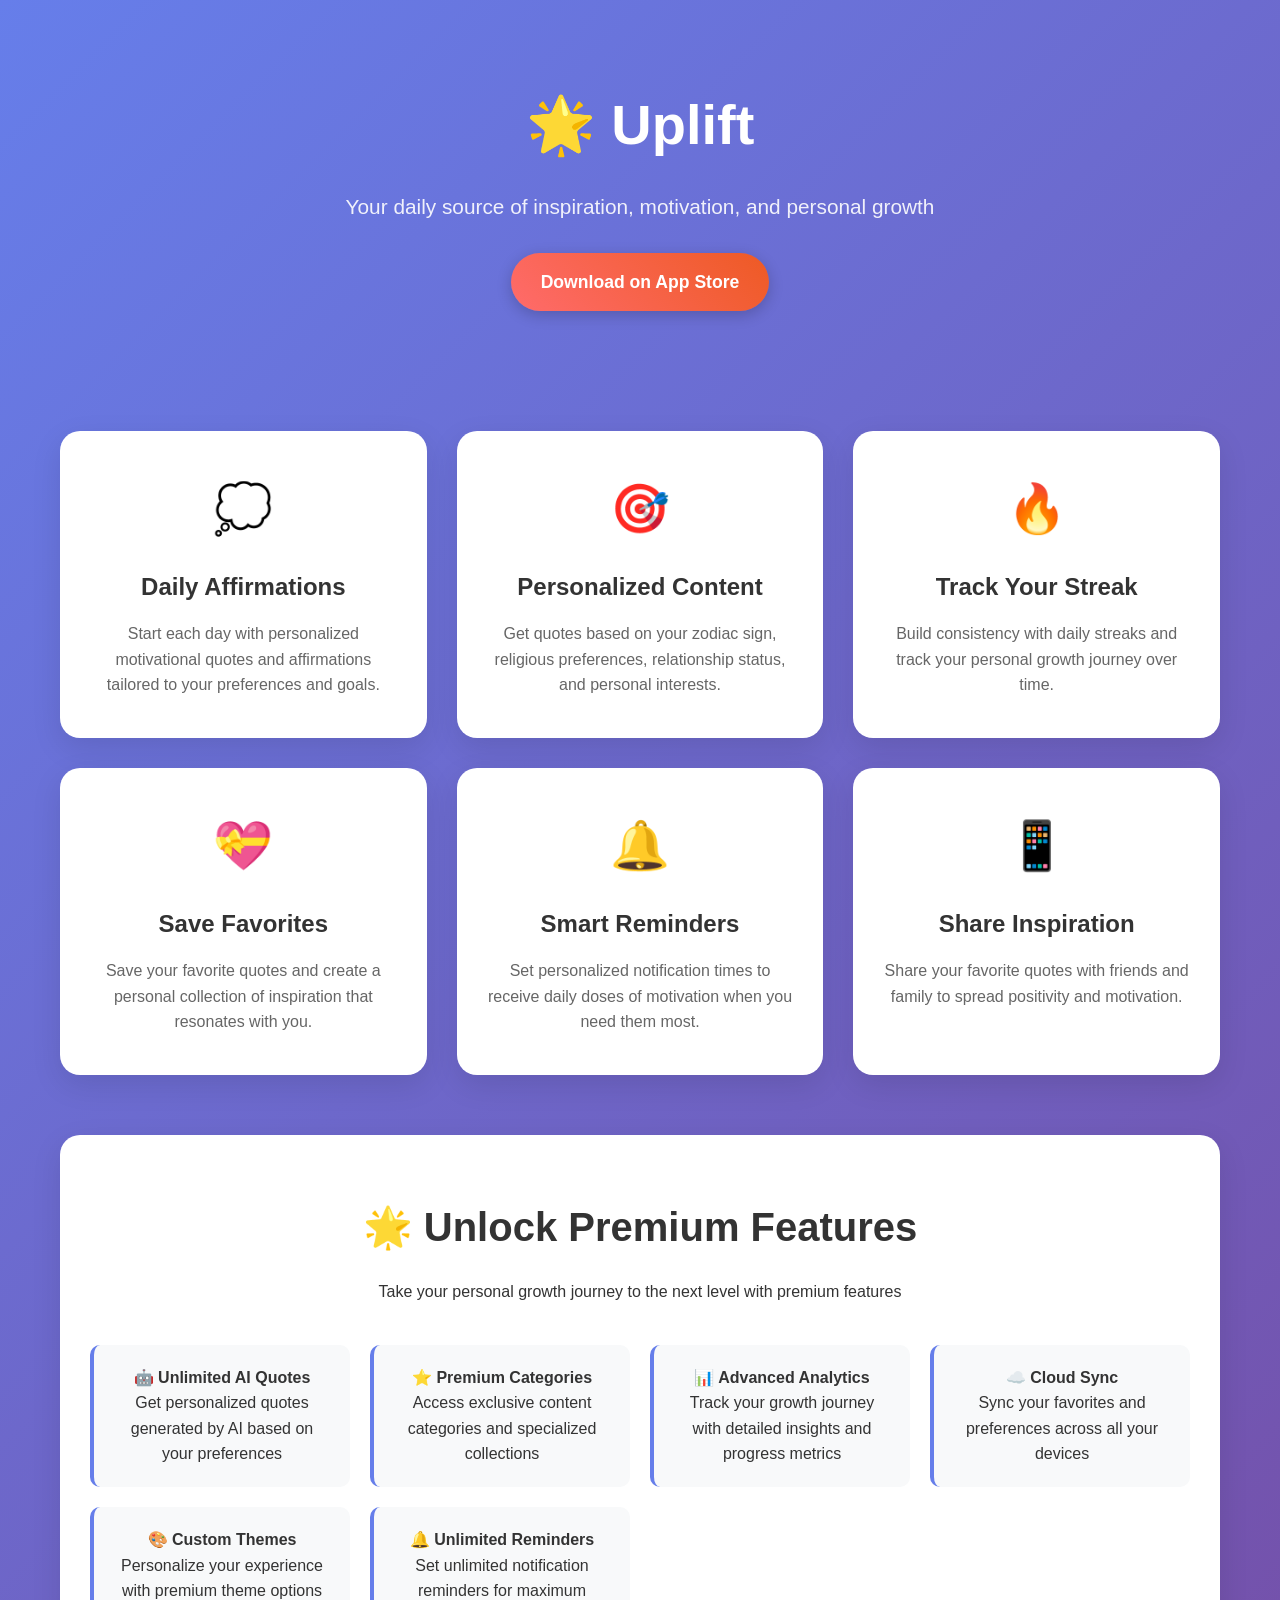
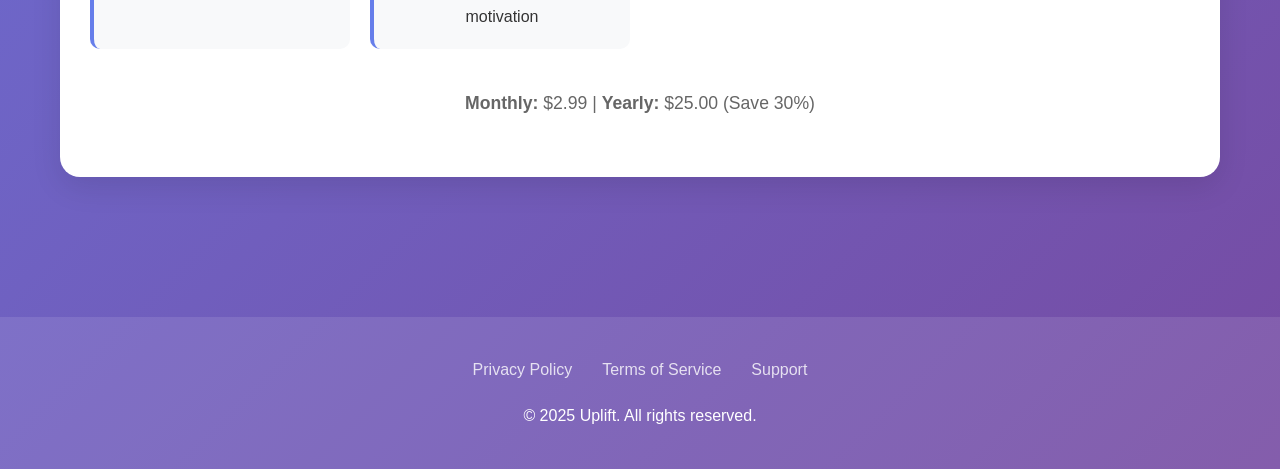
==== index.html @ a4041366 "Add files via upload" ====
<!DOCTYPE html>
<html lang="en">
<head>
    <meta charset="UTF-8">
    <meta name="viewport" content="width=device-width, initial-scale=1.0">
    <title>Uplift - Daily Affirmations & Motivational Quotes</title>
    <style>
        * {
            margin: 0;
            padding: 0;
            box-sizing: border-box;
        }
        
        body {
            font-family: -apple-system, BlinkMacSystemFont, 'Segoe UI', Roboto, sans-serif;
            line-height: 1.6;
            color: #333;
            background: linear-gradient(135deg, #667eea 0%, #764ba2 100%);
            min-height: 100vh;
        }
        
        .container {
            max-width: 1200px;
            margin: 0 auto;
            padding: 20px;
        }
        
        .header {
            text-align: center;
            padding: 60px 0;
            color: white;
        }
        
        .header h1 {
            font-size: 3.5rem;
            margin-bottom: 20px;
            font-weight: 700;
        }
        
        .header p {
            font-size: 1.3rem;
            margin-bottom: 30px;
            opacity: 0.9;
        }
        
        .cta-button {
            display: inline-block;
            background: linear-gradient(45deg, #ff6b6b, #ee5a24);
            color: white;
            padding: 15px 30px;
            text-decoration: none;
            border-radius: 50px;
            font-weight: 600;
            font-size: 1.1rem;
            transition: transform 0.3s ease, box-shadow 0.3s ease;
            box-shadow: 0 4px 15px rgba(0,0,0,0.2);
        }
        
        .cta-button:hover {
            transform: translateY(-2px);
            box-shadow: 0 6px 20px rgba(0,0,0,0.3);
        }
        
        .features {
            display: grid;
            grid-template-columns: repeat(auto-fit, minmax(300px, 1fr));
            gap: 30px;
            margin: 60px 0;
        }
        
        .feature-card {
            background: white;
            padding: 40px 30px;
            border-radius: 20px;
            text-align: center;
            box-shadow: 0 10px 30px rgba(0,0,0,0.1);
            transition: transform 0.3s ease;
        }
        
        .feature-card:hover {
            transform: translateY(-5px);
        }
        
        .feature-icon {
            font-size: 3rem;
            margin-bottom: 20px;
        }
        
        .feature-card h3 {
            font-size: 1.5rem;
            margin-bottom: 15px;
            color: #333;
        }
        
        .feature-card p {
            color: #666;
            line-height: 1.6;
        }
        
        .premium-section {
            background: white;
            padding: 60px 30px;
            border-radius: 20px;
            text-align: center;
            margin: 60px 0;
            box-shadow: 0 10px 30px rgba(0,0,0,0.1);
        }
        
        .premium-section h2 {
            font-size: 2.5rem;
            margin-bottom: 20px;
            color: #333;
        }
        
        .premium-features {
            display: grid;
            grid-template-columns: repeat(auto-fit, minmax(250px, 1fr));
            gap: 20px;
            margin: 40px 0;
        }
        
        .premium-feature {
            padding: 20px;
            background: #f8f9fa;
            border-radius: 10px;
            border-left: 4px solid #667eea;
        }
        
        .footer {
            background: rgba(255,255,255,0.1);
            padding: 40px 0;
            text-align: center;
            color: white;
            margin-top: 60px;
        }
        
        .footer-links {
            display: flex;
            justify-content: center;
            gap: 30px;
            margin-bottom: 20px;
        }
        
        .footer-links a {
            color: white;
            text-decoration: none;
            opacity: 0.8;
            transition: opacity 0.3s ease;
        }
        
        .footer-links a:hover {
            opacity: 1;
        }
        
        @media (max-width: 768px) {
            .header h1 {
                font-size: 2.5rem;
            }
            
            .header p {
                font-size: 1.1rem;
            }
            
            .features {
                grid-template-columns: 1fr;
            }
            
            .footer-links {
                flex-direction: column;
                gap: 15px;
            }
        }
    </style>
</head>
<body>
    <div class="container">
        <div class="header">
            <h1>🌟 Uplift</h1>
            <p>Your daily source of inspiration, motivation, and personal growth</p>
            <a href="#" class="cta-button">Download on App Store</a>
        </div>
        
        <div class="features">
            <div class="feature-card">
                <div class="feature-icon">💭</div>
                <h3>Daily Affirmations</h3>
                <p>Start each day with personalized motivational quotes and affirmations tailored to your preferences and goals.</p>
            </div>
            
            <div class="feature-card">
                <div class="feature-icon">🎯</div>
                <h3>Personalized Content</h3>
                <p>Get quotes based on your zodiac sign, religious preferences, relationship status, and personal interests.</p>
            </div>
            
            <div class="feature-card">
                <div class="feature-icon">🔥</div>
                <h3>Track Your Streak</h3>
                <p>Build consistency with daily streaks and track your personal growth journey over time.</p>
            </div>
            
            <div class="feature-card">
                <div class="feature-icon">💝</div>
                <h3>Save Favorites</h3>
                <p>Save your favorite quotes and create a personal collection of inspiration that resonates with you.</p>
            </div>
            
            <div class="feature-card">
                <div class="feature-icon">🔔</div>
                <h3>Smart Reminders</h3>
                <p>Set personalized notification times to receive daily doses of motivation when you need them most.</p>
            </div>
            
            <div class="feature-card">
                <div class="feature-icon">📱</div>
                <h3>Share Inspiration</h3>
                <p>Share your favorite quotes with friends and family to spread positivity and motivation.</p>
            </div>
        </div>
        
        <div class="premium-section">
            <h2>🌟 Unlock Premium Features</h2>
            <p>Take your personal growth journey to the next level with premium features</p>
            
            <div class="premium-features">
                <div class="premium-feature">
                    <h4>🤖 Unlimited AI Quotes</h4>
                    <p>Get personalized quotes generated by AI based on your preferences</p>
                </div>
                
                <div class="premium-feature">
                    <h4>⭐ Premium Categories</h4>
                    <p>Access exclusive content categories and specialized collections</p>
                </div>
                
                <div class="premium-feature">
                    <h4>📊 Advanced Analytics</h4>
                    <p>Track your growth journey with detailed insights and progress metrics</p>
                </div>
                
                <div class="premium-feature">
                    <h4>☁️ Cloud Sync</h4>
                    <p>Sync your favorites and preferences across all your devices</p>
                </div>
                
                <div class="premium-feature">
                    <h4>🎨 Custom Themes</h4>
                    <p>Personalize your experience with premium theme options</p>
                </div>
                
                <div class="premium-feature">
                    <h4>🔔 Unlimited Reminders</h4>
                    <p>Set unlimited notification reminders for maximum motivation</p>
                </div>
            </div>
            
            <p style="margin-top: 30px; font-size: 1.1rem; color: #666;">
                <strong>Monthly:</strong> $2.99 | <strong>Yearly:</strong> $25.00 (Save 30%)
            </p>
        </div>
    </div>
    
    <div class="footer">
        <div class="footer-links">
            <a href="privacy.html">Privacy Policy</a>
            <a href="terms.html">Terms of Service</a>
            <a href="support.html">Support</a>
        </div>
        <p>&copy; 2025 Uplift. All rights reserved.</p>
    </div>
</body>
</html>
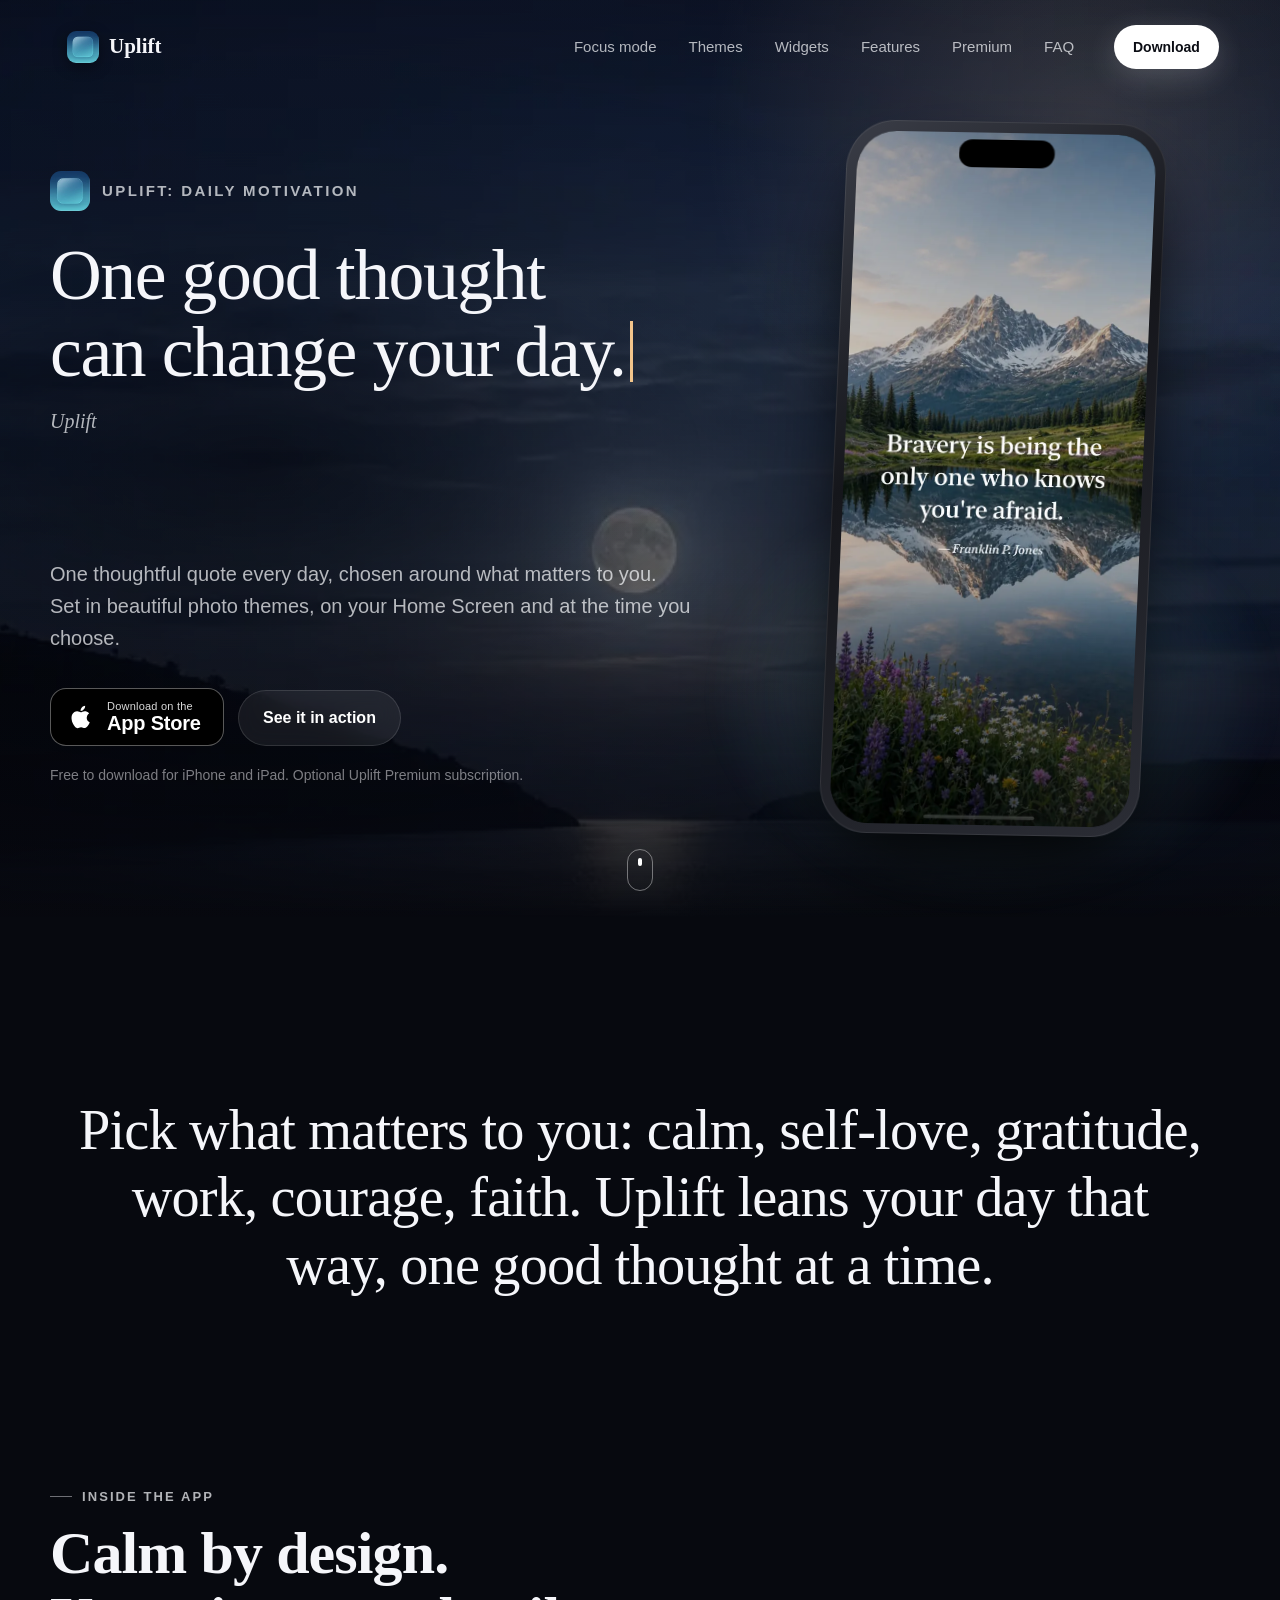
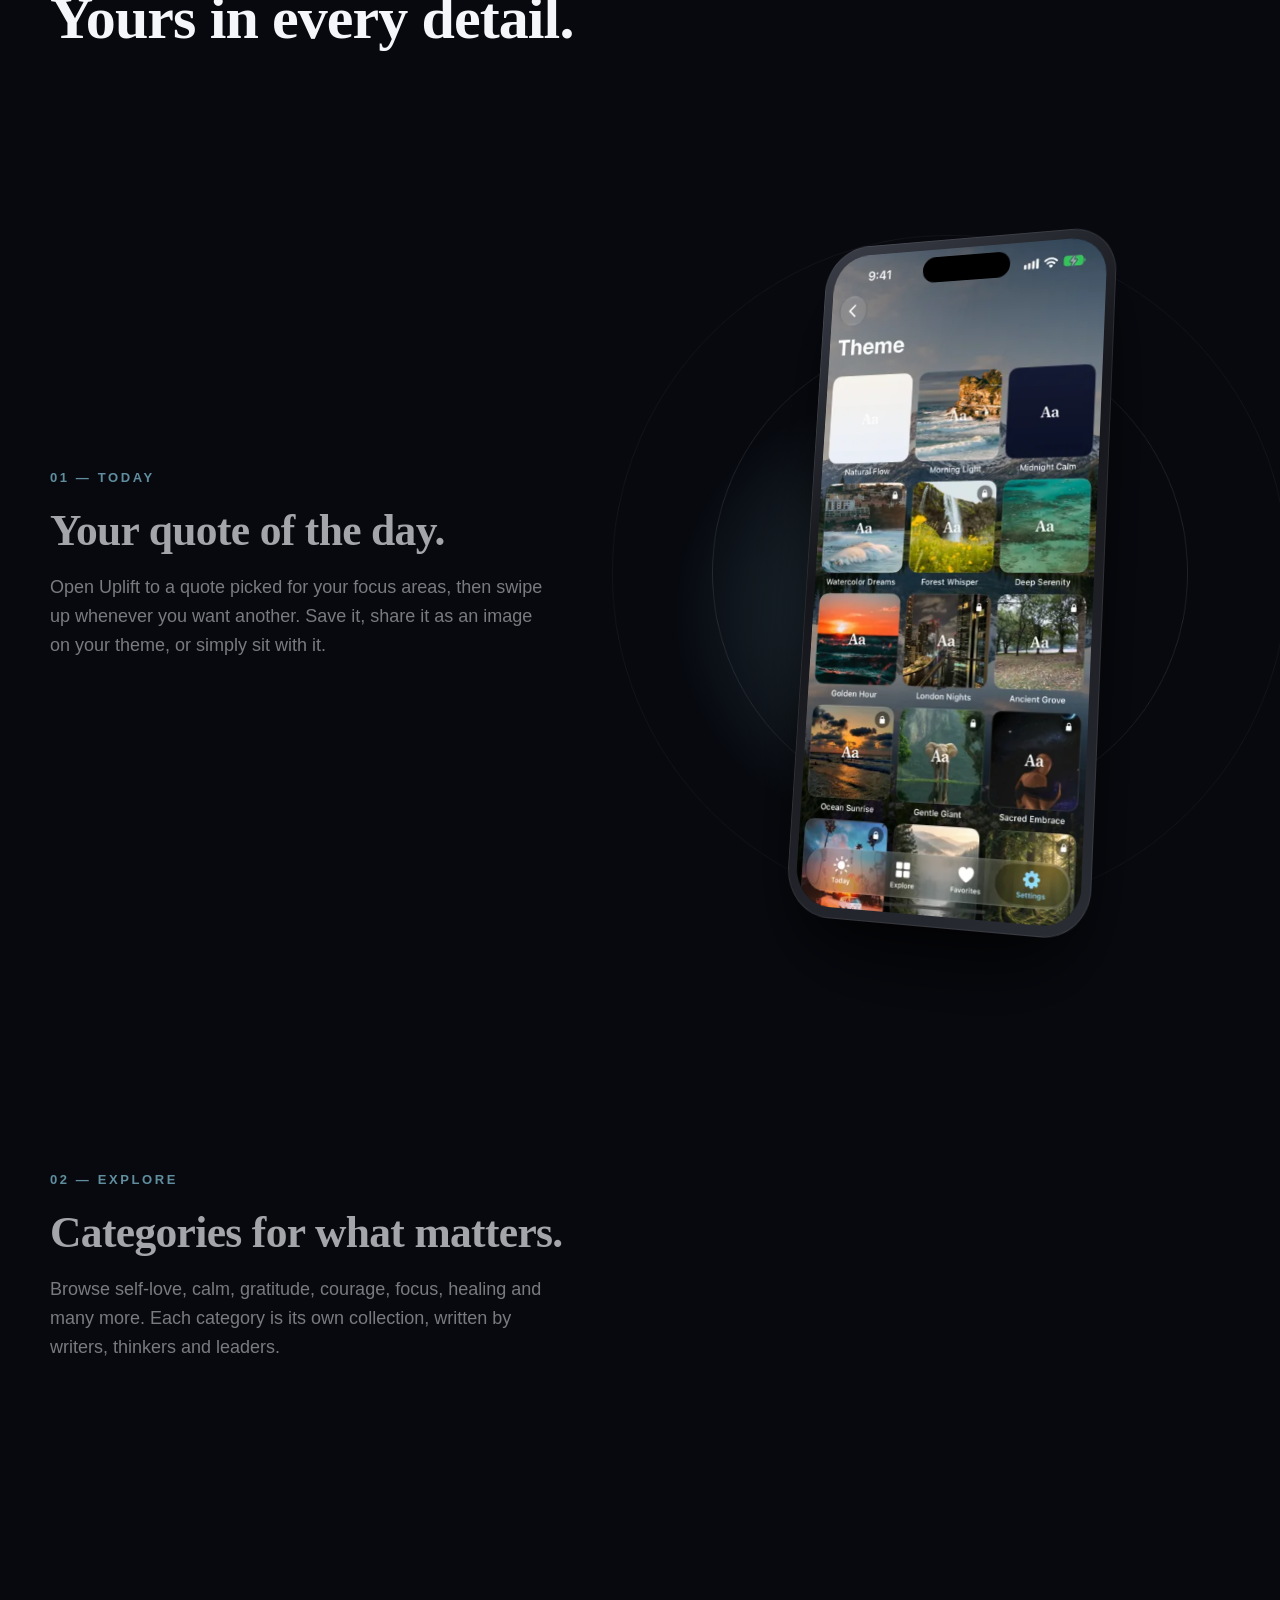
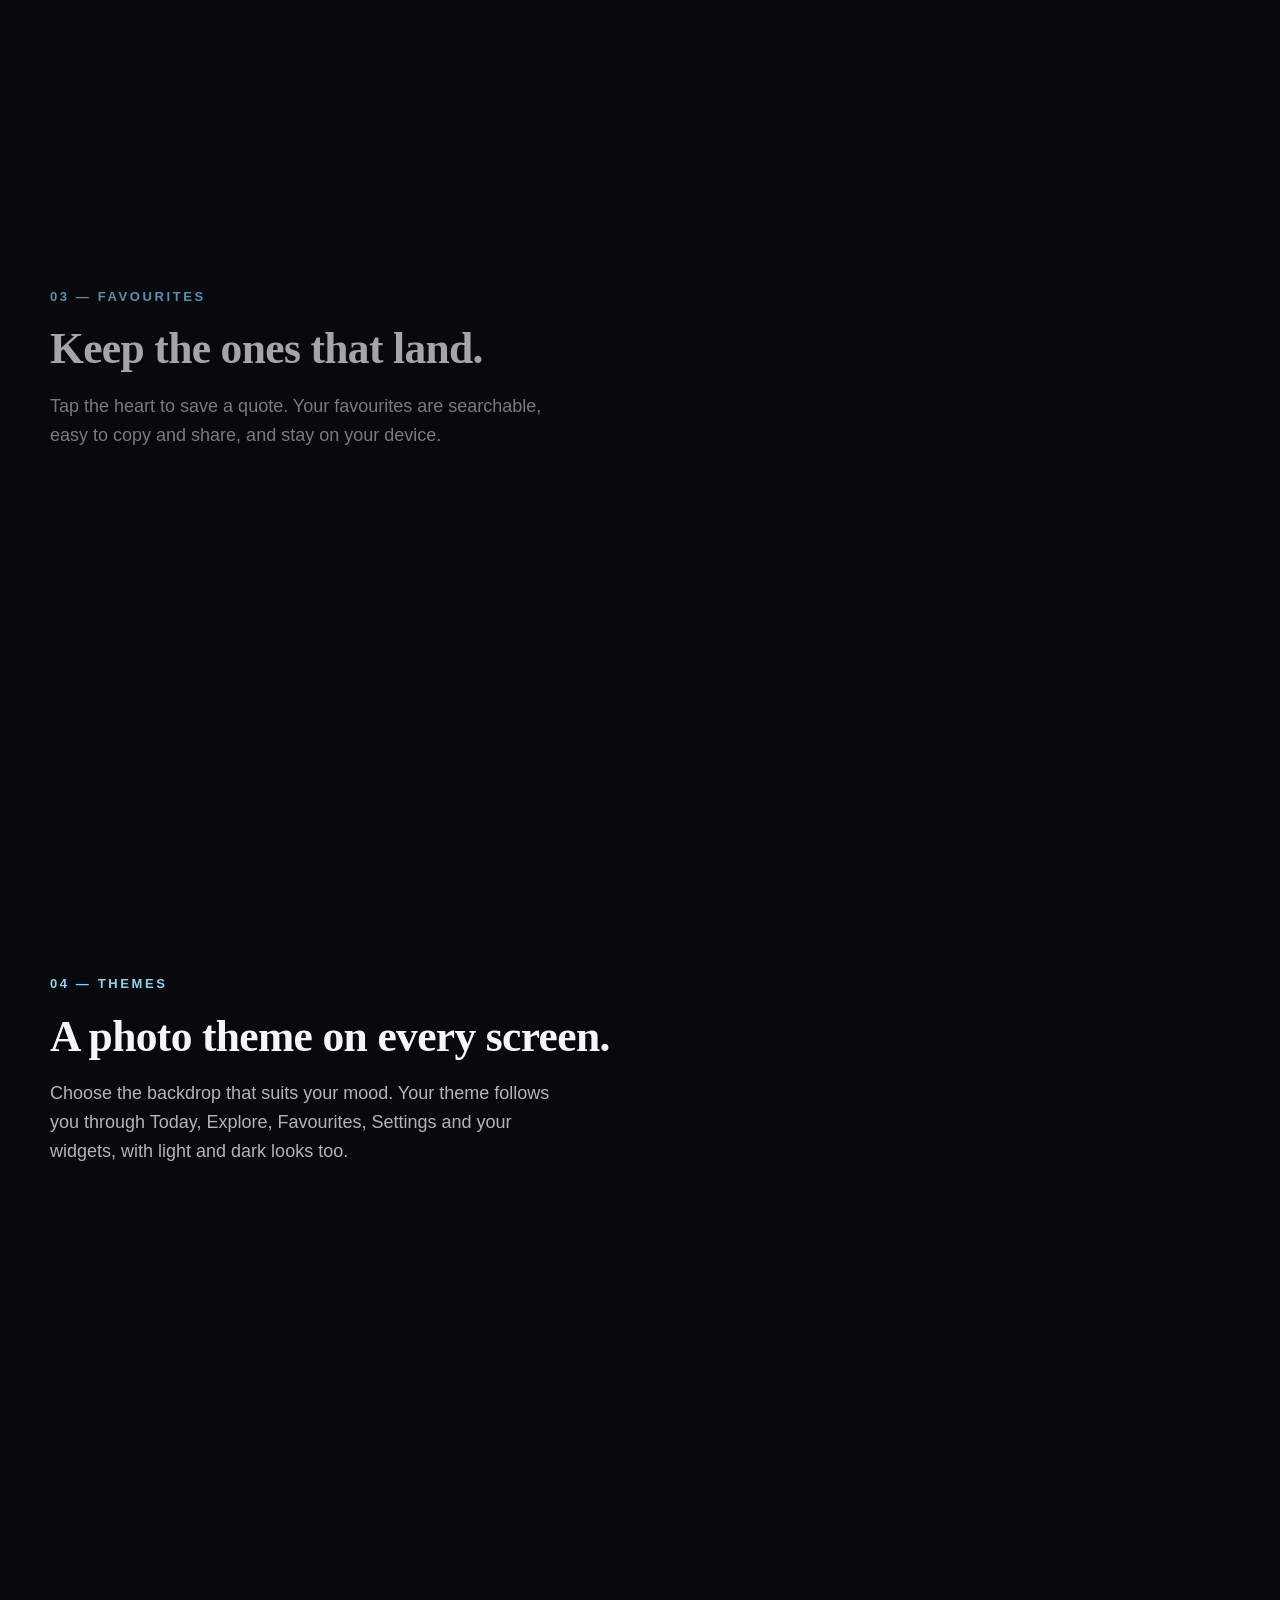
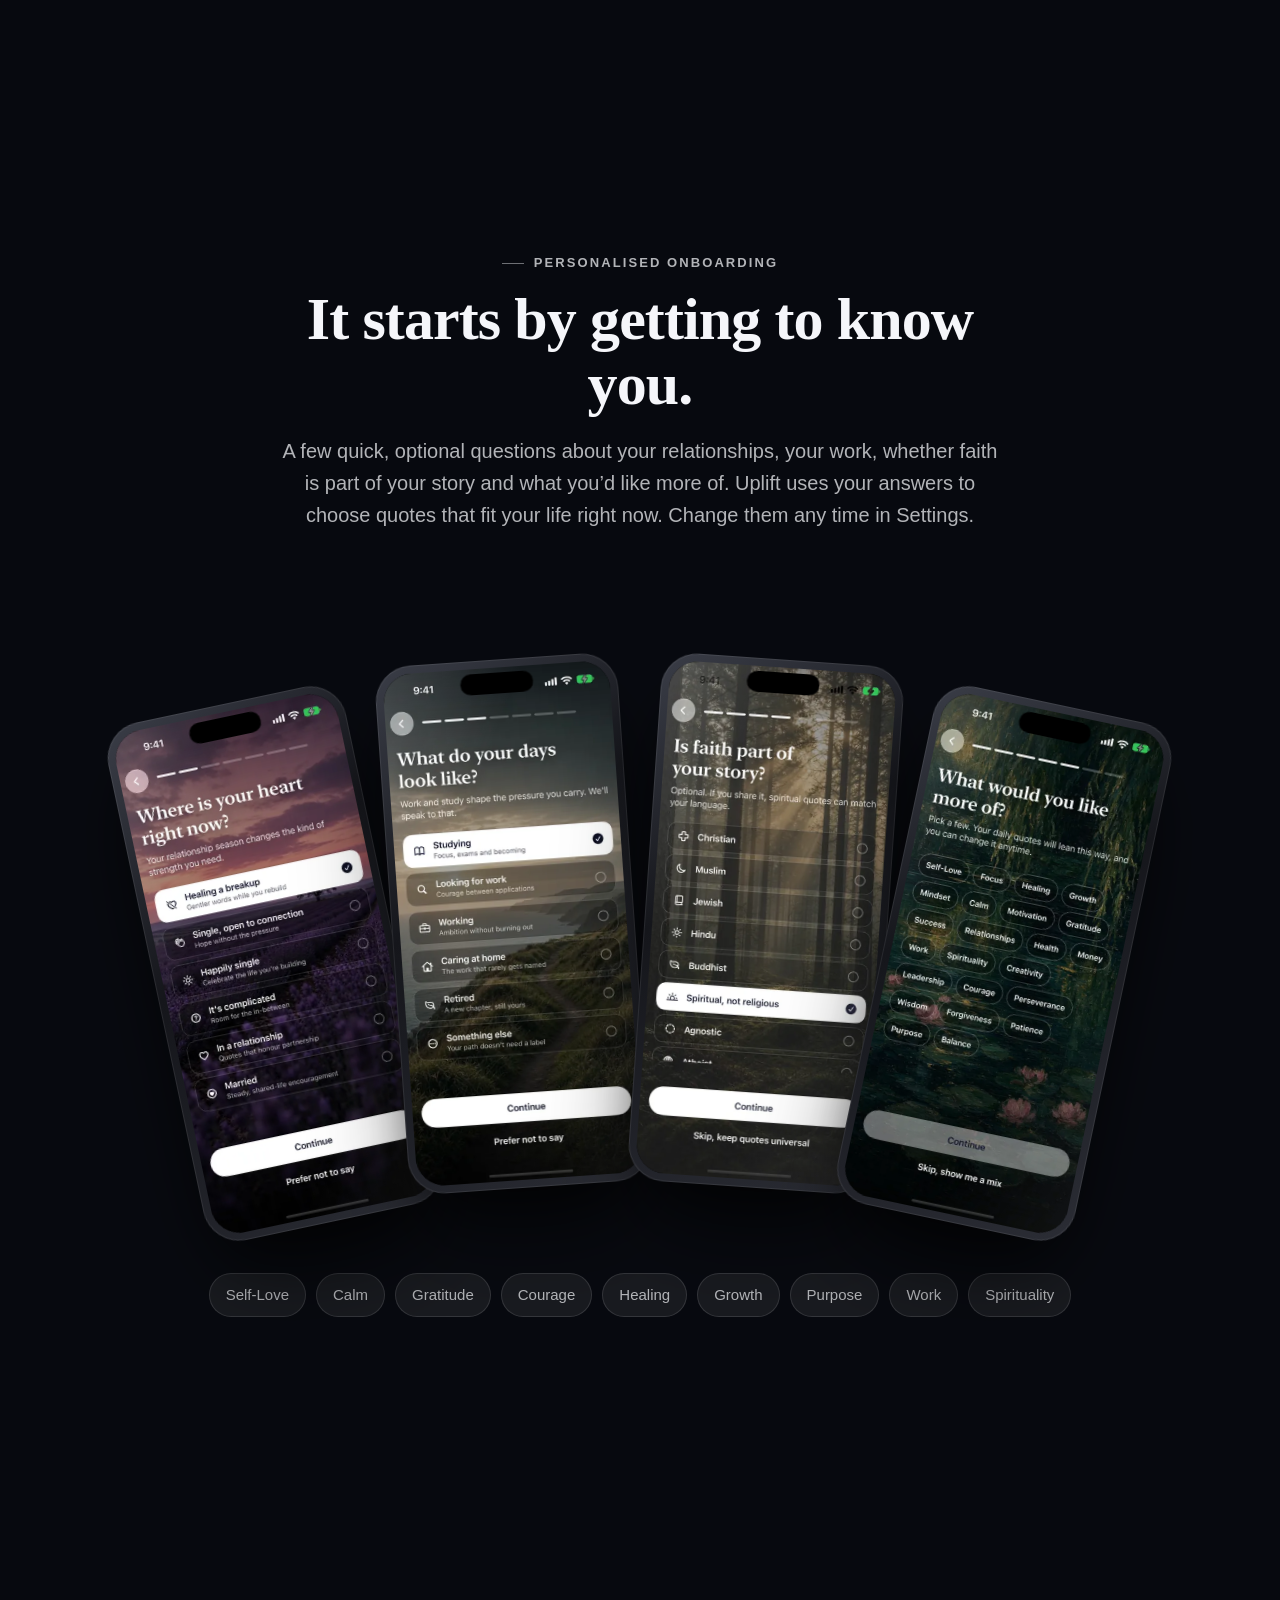
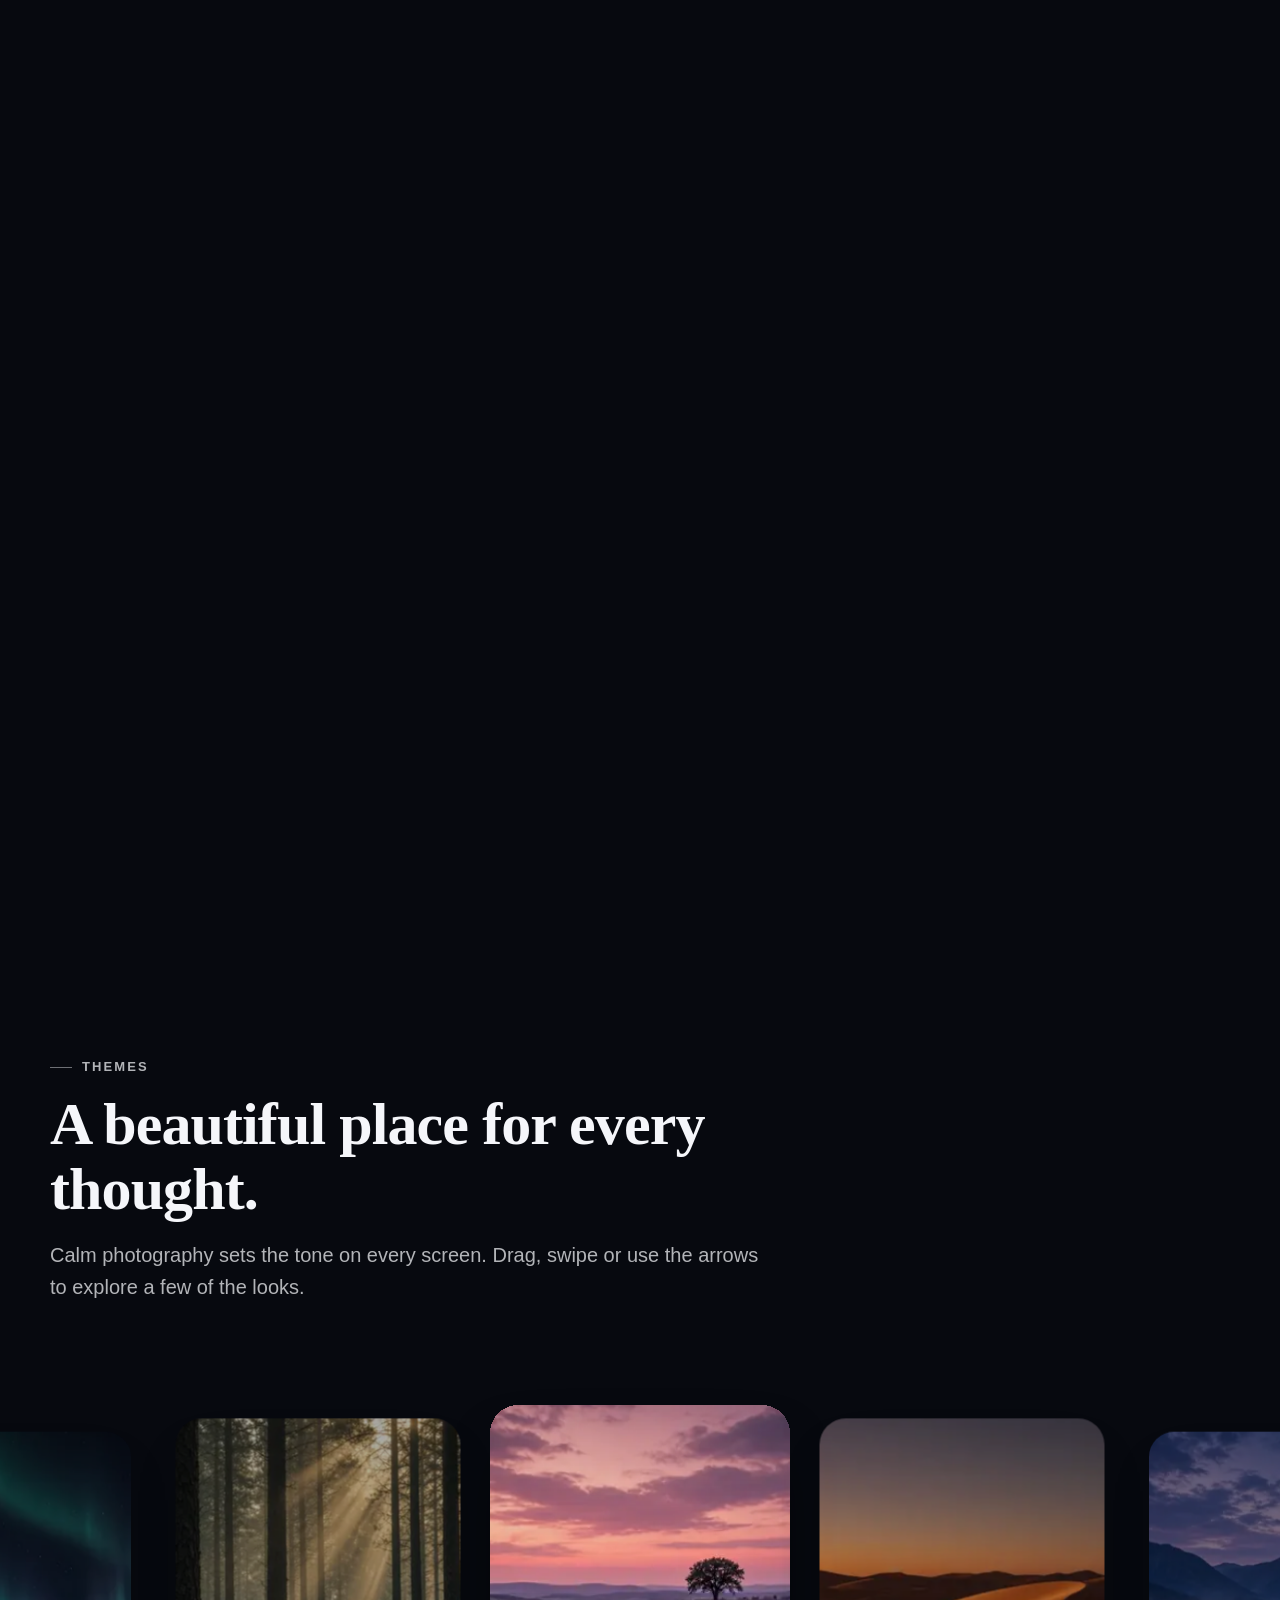
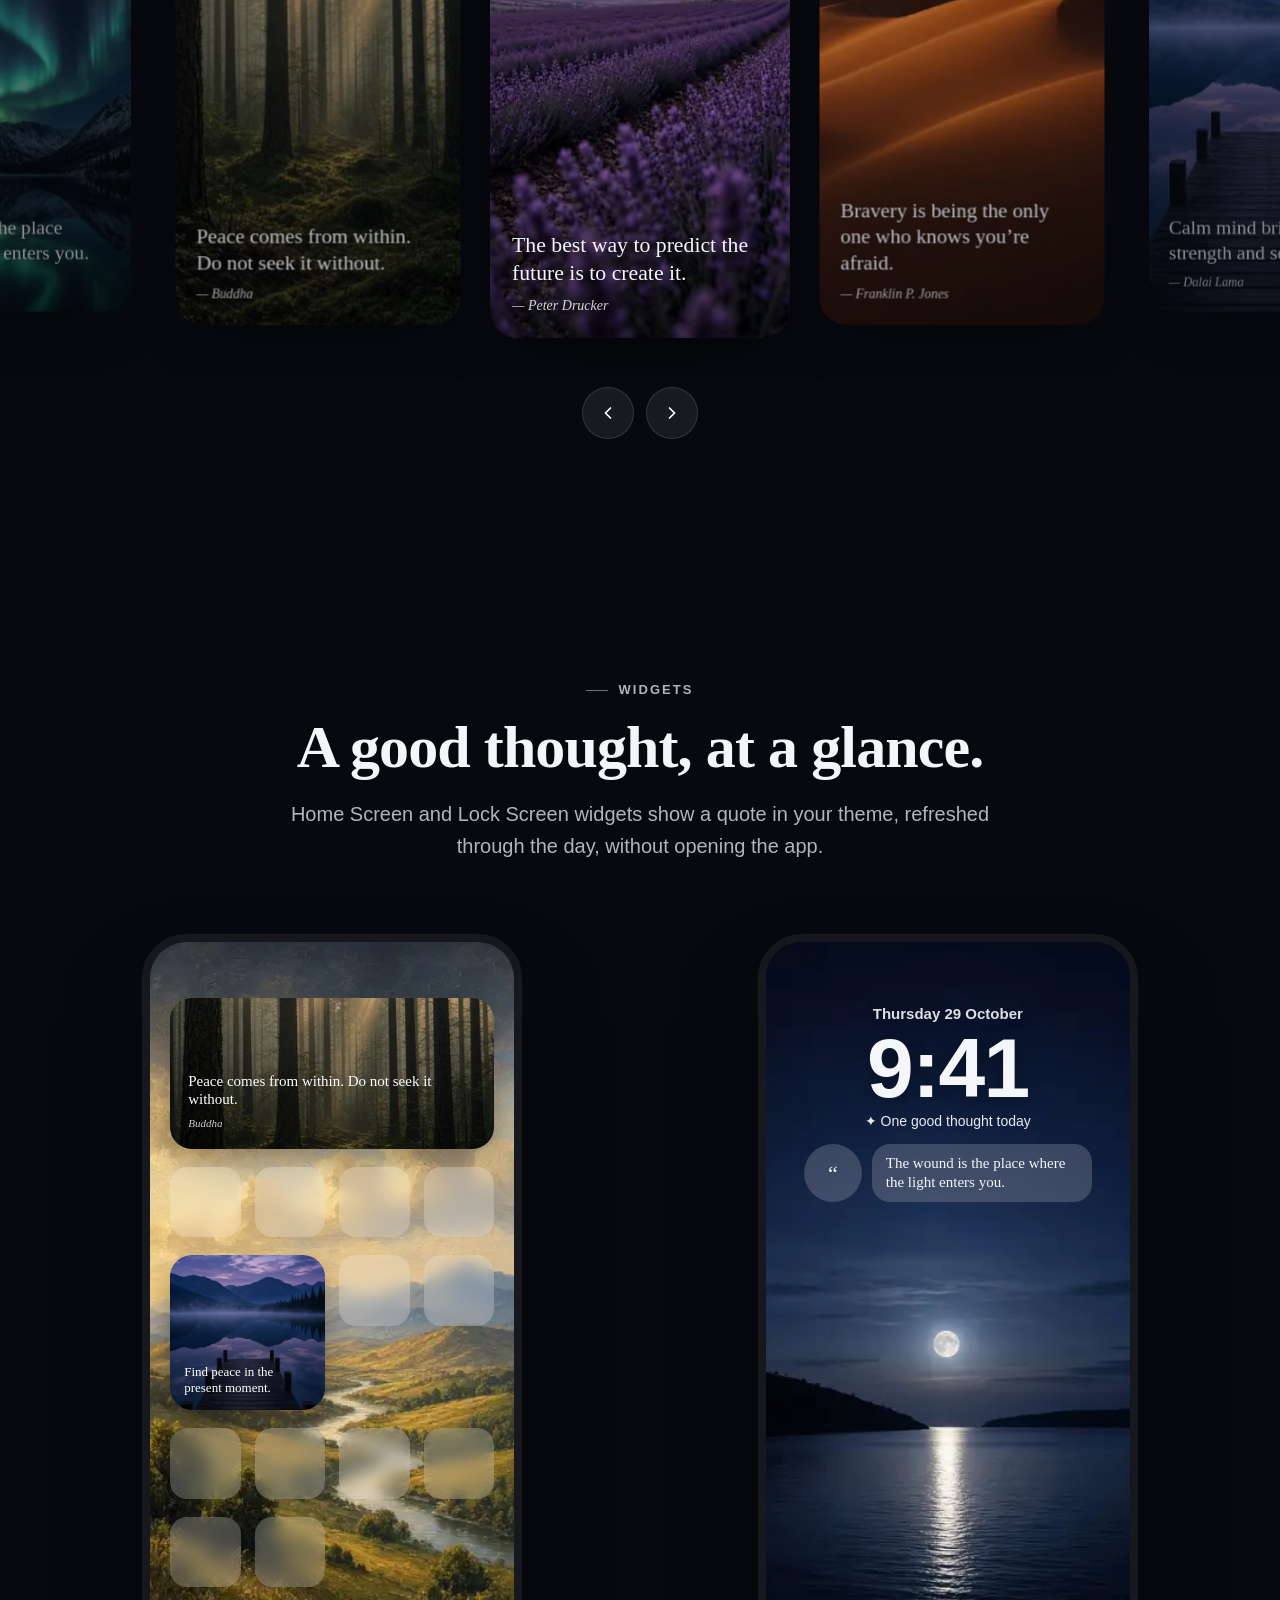
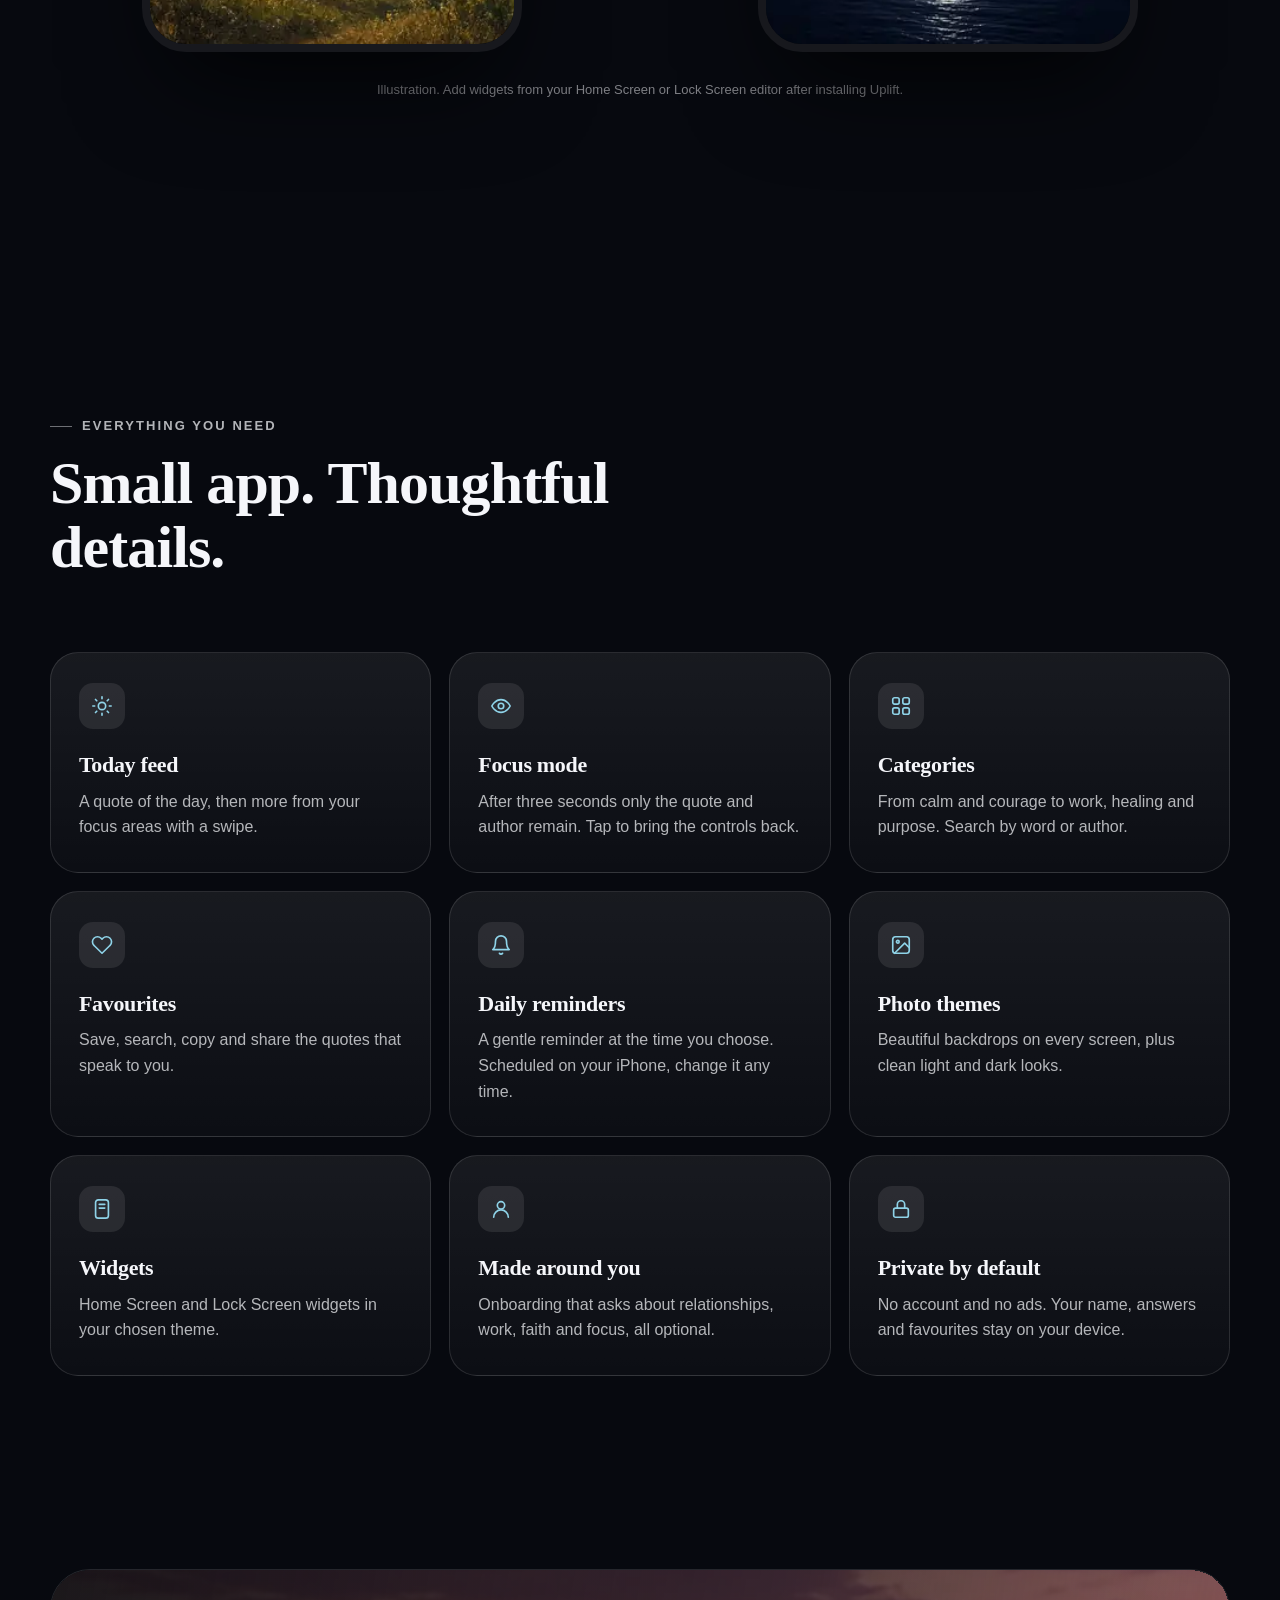
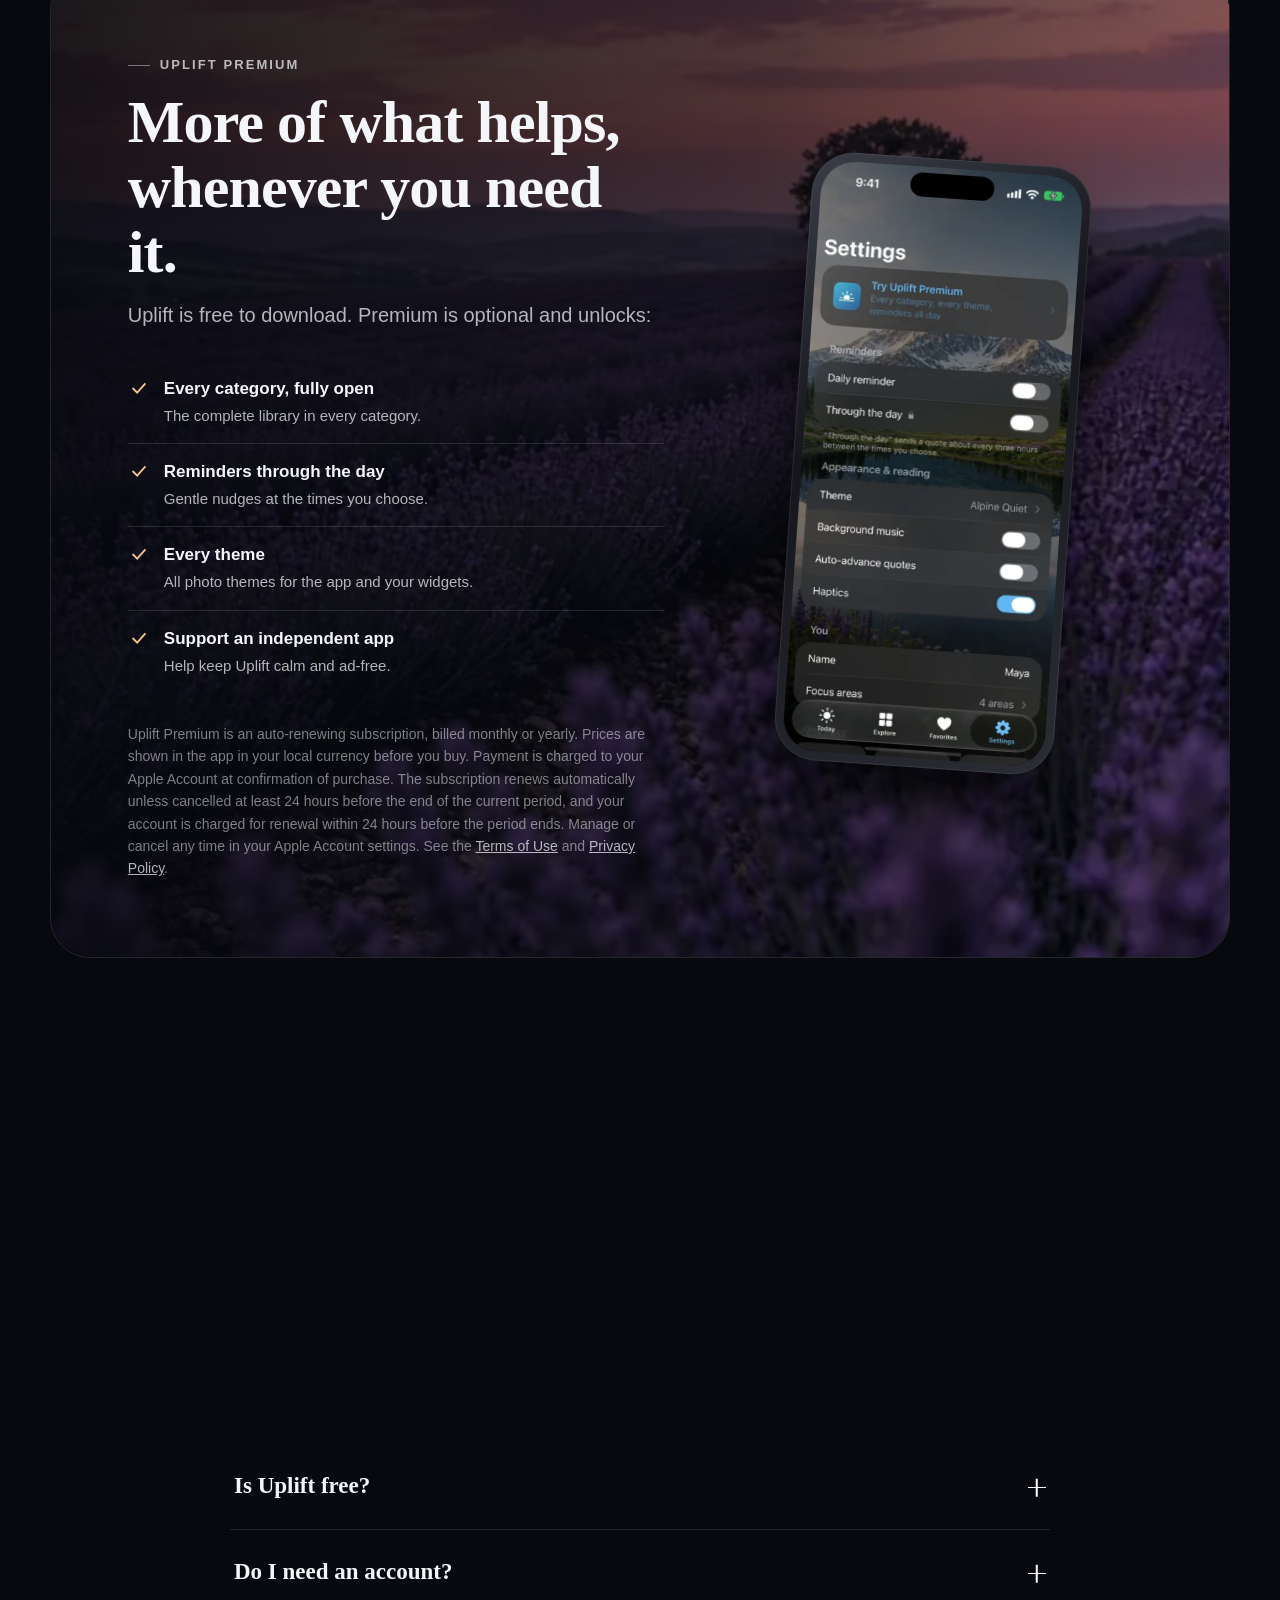
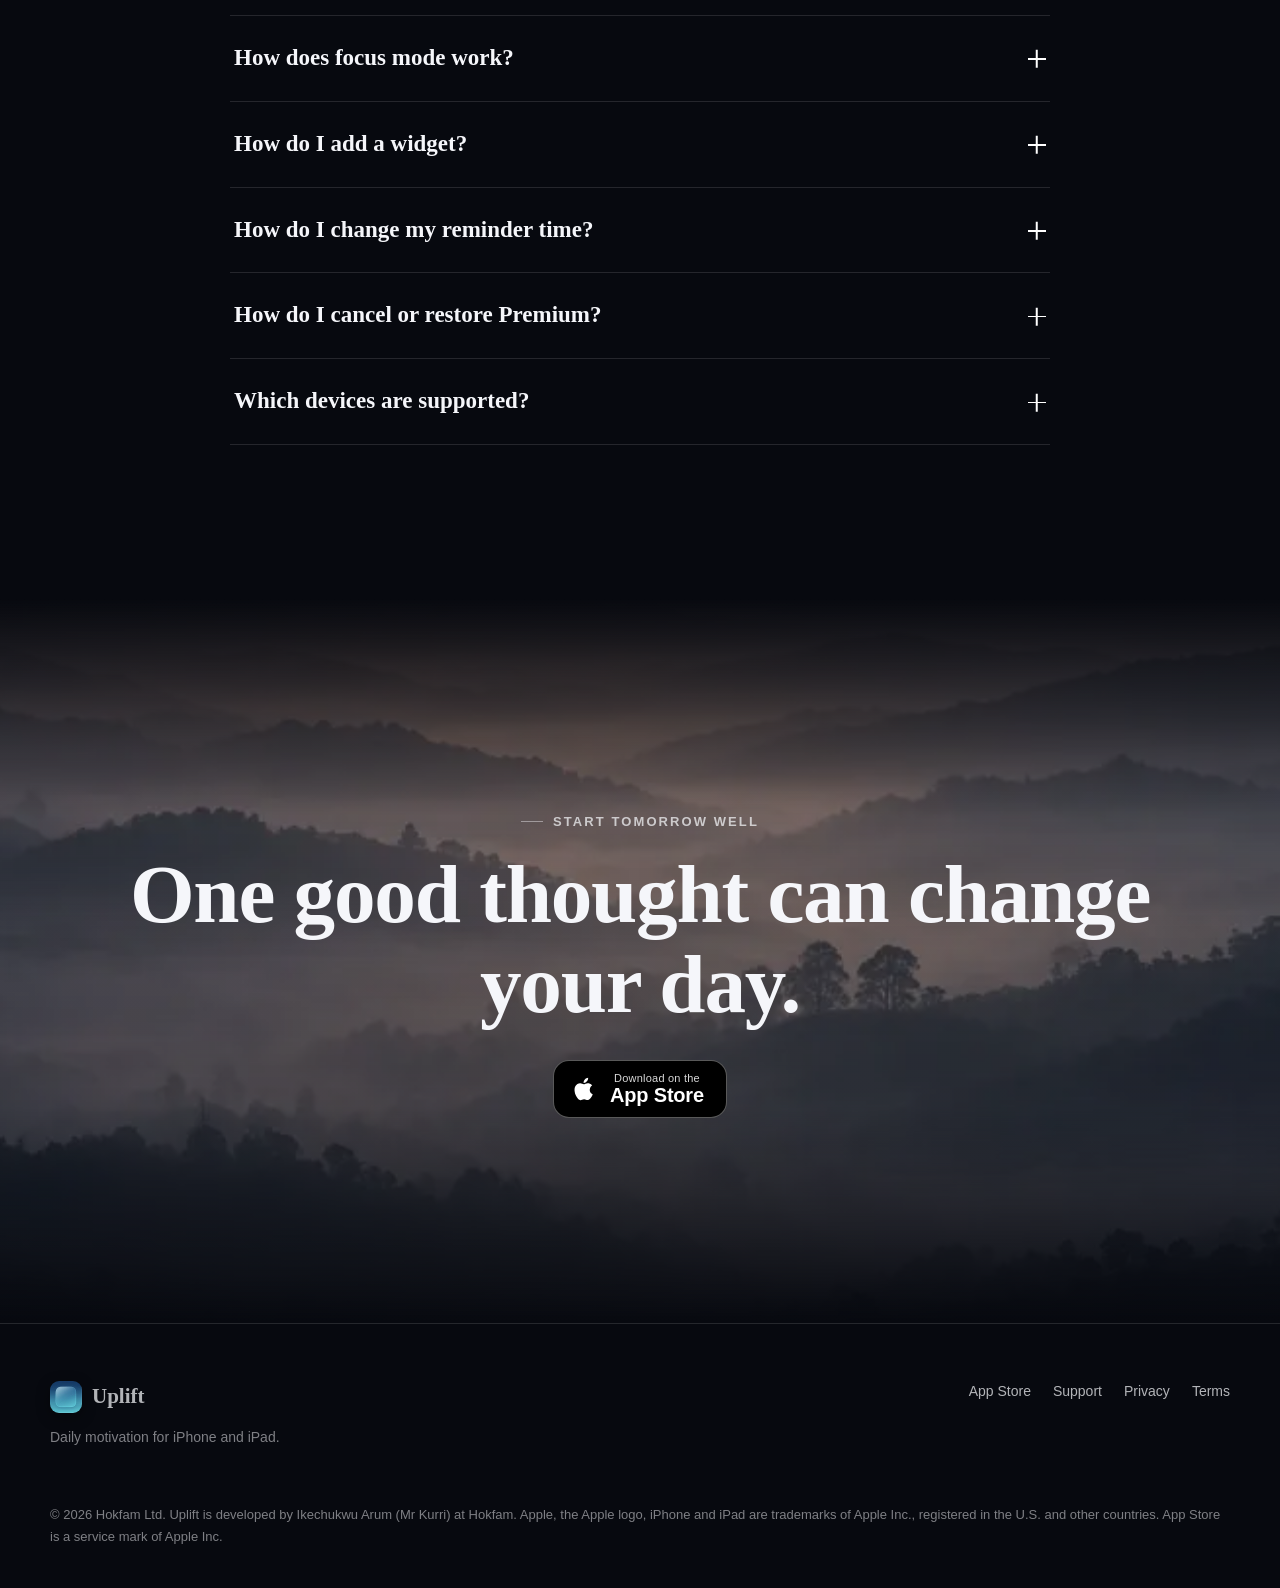
==== commit 25026a1f: "Add files via upload" ====
--- a/index.html
+++ b/index.html
@@ -1,272 +1,363 @@
-<!DOCTYPE html>
-<html lang="en">
+<!doctype html>
+<html lang="en-GB">
 <head>
-    <meta charset="UTF-8">
-    <meta name="viewport" content="width=device-width, initial-scale=1.0">
-    <title>Uplift - Daily Affirmations & Motivational Quotes</title>
-    <style>
-        * {
-            margin: 0;
-            padding: 0;
-            box-sizing: border-box;
-        }
-        
-        body {
-            font-family: -apple-system, BlinkMacSystemFont, 'Segoe UI', Roboto, sans-serif;
-            line-height: 1.6;
-            color: #333;
-            background: linear-gradient(135deg, #667eea 0%, #764ba2 100%);
-            min-height: 100vh;
-        }
-        
-        .container {
-            max-width: 1200px;
-            margin: 0 auto;
-            padding: 20px;
-        }
-        
-        .header {
-            text-align: center;
-            padding: 60px 0;
-            color: white;
-        }
-        
-        .header h1 {
-            font-size: 3.5rem;
-            margin-bottom: 20px;
-            font-weight: 700;
-        }
-        
-        .header p {
-            font-size: 1.3rem;
-            margin-bottom: 30px;
-            opacity: 0.9;
-        }
-        
-        .cta-button {
-            display: inline-block;
-            background: linear-gradient(45deg, #ff6b6b, #ee5a24);
-            color: white;
-            padding: 15px 30px;
-            text-decoration: none;
-            border-radius: 50px;
-            font-weight: 600;
-            font-size: 1.1rem;
-            transition: transform 0.3s ease, box-shadow 0.3s ease;
-            box-shadow: 0 4px 15px rgba(0,0,0,0.2);
-        }
-        
-        .cta-button:hover {
-            transform: translateY(-2px);
-            box-shadow: 0 6px 20px rgba(0,0,0,0.3);
-        }
-        
-        .features {
-            display: grid;
-            grid-template-columns: repeat(auto-fit, minmax(300px, 1fr));
-            gap: 30px;
-            margin: 60px 0;
-        }
-        
-        .feature-card {
-            background: white;
-            padding: 40px 30px;
-            border-radius: 20px;
-            text-align: center;
-            box-shadow: 0 10px 30px rgba(0,0,0,0.1);
-            transition: transform 0.3s ease;
-        }
-        
-        .feature-card:hover {
-            transform: translateY(-5px);
-        }
-        
-        .feature-icon {
-            font-size: 3rem;
-            margin-bottom: 20px;
-        }
-        
-        .feature-card h3 {
-            font-size: 1.5rem;
-            margin-bottom: 15px;
-            color: #333;
-        }
-        
-        .feature-card p {
-            color: #666;
-            line-height: 1.6;
-        }
-        
-        .premium-section {
-            background: white;
-            padding: 60px 30px;
-            border-radius: 20px;
-            text-align: center;
-            margin: 60px 0;
-            box-shadow: 0 10px 30px rgba(0,0,0,0.1);
-        }
-        
-        .premium-section h2 {
-            font-size: 2.5rem;
-            margin-bottom: 20px;
-            color: #333;
-        }
-        
-        .premium-features {
-            display: grid;
-            grid-template-columns: repeat(auto-fit, minmax(250px, 1fr));
-            gap: 20px;
-            margin: 40px 0;
-        }
-        
-        .premium-feature {
-            padding: 20px;
-            background: #f8f9fa;
-            border-radius: 10px;
-            border-left: 4px solid #667eea;
-        }
-        
-        .footer {
-            background: rgba(255,255,255,0.1);
-            padding: 40px 0;
-            text-align: center;
-            color: white;
-            margin-top: 60px;
-        }
-        
-        .footer-links {
-            display: flex;
-            justify-content: center;
-            gap: 30px;
-            margin-bottom: 20px;
-        }
-        
-        .footer-links a {
-            color: white;
-            text-decoration: none;
-            opacity: 0.8;
-            transition: opacity 0.3s ease;
-        }
-        
-        .footer-links a:hover {
-            opacity: 1;
-        }
-        
-        @media (max-width: 768px) {
-            .header h1 {
-                font-size: 2.5rem;
-            }
-            
-            .header p {
-                font-size: 1.1rem;
-            }
-            
-            .features {
-                grid-template-columns: 1fr;
-            }
-            
-            .footer-links {
-                flex-direction: column;
-                gap: 15px;
-            }
-        }
-    </style>
+<meta charset="utf-8">
+<meta name="viewport" content="width=device-width, initial-scale=1, viewport-fit=cover">
+<title>Uplift: Daily Motivation — one good thought, every day</title>
+<meta name="description" content="Uplift brings you one thoughtful quote every day, chosen around what matters to you. Focus mode, categories, favourites, daily reminders, photo themes and Home and Lock Screen widgets for iPhone and iPad.">
+<meta name="theme-color" content="#07090f">
+<meta name="color-scheme" content="dark">
+<link rel="canonical" href="https://uplift-daily-motivation.github.io/uplift/">
+<meta name="apple-itunes-app" content="app-id=6749272312">
+<meta property="og:type" content="website">
+<meta property="og:site_name" content="Uplift">
+<meta property="og:title" content="Uplift: Daily Motivation">
+<meta property="og:description" content="One good thought can change your day. Daily quotes, reminders, photo themes and widgets for iPhone and iPad.">
+<meta property="og:url" content="https://uplift-daily-motivation.github.io/uplift/">
+<meta property="og:image" content="https://uplift-daily-motivation.github.io/uplift/assets/og-image.jpg">
+<meta property="og:image:width" content="1200">
+<meta property="og:image:height" content="630">
+<meta property="og:image:alt" content="Uplift app showing a quote over a mountain lake photo">
+<meta name="twitter:card" content="summary_large_image">
+<meta name="twitter:title" content="Uplift: Daily Motivation">
+<meta name="twitter:description" content="One good thought can change your day. Daily quotes, reminders, photo themes and widgets.">
+<meta name="twitter:image" content="https://uplift-daily-motivation.github.io/uplift/assets/og-image.jpg">
+<link rel="icon" href="favicon.ico" sizes="48x48">
+<link rel="icon" type="image/png" sizes="32x32" href="assets/icons/favicon-32.png">
+<link rel="apple-touch-icon" href="assets/icons/apple-touch-icon.png">
+<link rel="manifest" href="site.webmanifest">
+<link rel="preload" as="image" href="assets/img/bg/moonlit-bay.webp" fetchpriority="high">
+<link rel="stylesheet" href="css/style.css">
+<script type="application/ld+json">
+{"@context":"https://schema.org","@type":"MobileApplication","name":"Uplift: Daily Motivation","operatingSystem":"iOS","applicationCategory":"HealthApplication","url":"https://apps.apple.com/app/id6749272312","author":{"@type":"Organization","name":"Hokfam Ltd"},"offers":{"@type":"Offer","price":"0","priceCurrency":"GBP"}}
+</script>
 </head>
 <body>
-    <div class="container">
-        <div class="header">
-            <h1>🌟 Uplift</h1>
-            <p>Your daily source of inspiration, motivation, and personal growth</p>
-            <a href="#" class="cta-button">Download on App Store</a>
+<a class="skip" href="#main">Skip to content</a>
+<div class="progress" aria-hidden="true"></div>
+
+<header class="nav" id="nav">
+  <div class="nav-inner">
+    <a class="brand" href="./" aria-label="Uplift home"><img src="assets/icons/logo-128.webp" alt="" width="32" height="32">Uplift</a>
+    <button class="menu-btn" aria-expanded="false" aria-controls="navlinks" aria-label="Open menu"><span></span><span></span></button>
+    <ul class="nav-links" id="navlinks">
+      <li><a href="#focus">Focus mode</a></li>
+      <li><a href="#themes">Themes</a></li>
+      <li><a href="#widgets">Widgets</a></li>
+      <li><a href="#features">Features</a></li>
+      <li><a href="#premium">Premium</a></li>
+      <li><a href="#faq">FAQ</a></li>
+    </ul>
+    <a class="btn btn-light btn-sm nav-cta magnetic" href="https://apps.apple.com/app/id6749272312" rel="noopener"><span class="inner">Download</span></a>
+  </div>
+</header>
+
+<main id="main">
+<!-- HERO -->
+<section class="hero" aria-labelledby="hero-title">
+  <div class="hero-bg" aria-hidden="true">
+    <img class="on" src="assets/img/bg/moonlit-bay.webp" alt="" width="720" height="1280" fetchpriority="high">
+    <img data-src="assets/img/bg/rose-dusk.webp" alt="" width="720" height="1280">
+    <img data-src="assets/img/bg/aurora-lake.webp" alt="" width="720" height="1280">
+    <img data-src="assets/img/bg/golden-dunes.webp" alt="" width="720" height="1280">
+    <img data-src="assets/img/bg/quiet-harbour.webp" alt="" width="720" height="1280">
+  </div>
+  <div class="light" aria-hidden="true"></div>
+  <div class="particles" aria-hidden="true"></div>
+  <div class="wrap hero-grid">
+    <div>
+      <h1 id="hero-title"><img src="assets/icons/logo-128.webp" alt="" width="40" height="40">Uplift: Daily Motivation</h1>
+      <figure class="hero-quote">
+        <blockquote class="typed" aria-live="off"><span class="typed-text">One good thought can change your day.</span><span class="caret" aria-hidden="true"></span></blockquote>
+        <figcaption class="typed-author show">Uplift</figcaption>
+      </figure>
+      <p class="lead">One thoughtful quote every day, chosen around what matters to you. Set in beautiful photo themes, on your Home Screen and at the time you choose.</p>
+      <div class="cta-row">
+        <a class="appstore magnetic" href="https://apps.apple.com/app/id6749272312" rel="noopener">
+          <svg viewBox="0 0 24 24" aria-hidden="true" fill="#fff"><path d="M16.37 12.6c-.03-2.6 2.13-3.86 2.22-3.92-1.21-1.77-3.1-2.01-3.77-2.04-1.6-.16-3.13.95-3.94.95-.82 0-2.07-.93-3.4-.9-1.75.03-3.37 1.02-4.27 2.58-1.82 3.16-.47 7.83 1.31 10.39.87 1.25 1.9 2.66 3.26 2.61 1.31-.05 1.8-.84 3.38-.84 1.58 0 2.02.84 3.4.82 1.41-.03 2.3-1.27 3.16-2.53 1-1.45 1.4-2.86 1.43-2.93-.03-.01-2.75-1.05-2.78-4.19zM13.8 4.96c.72-.88 1.21-2.09 1.08-3.31-1.04.04-2.3.7-3.05 1.57-.67.77-1.26 2.01-1.1 3.2 1.16.09 2.35-.59 3.07-1.46z"/></svg>
+          <span><small>Download on the</small><strong>App Store</strong></span>
+        </a>
+        <a class="btn btn-ghost magnetic" href="#focus"><span class="inner">See it in action</span></a>
+      </div>
+      <p class="hero-note">Free to download for iPhone and iPad. Optional Uplift Premium subscription.</p>
+    </div>
+    <div class="hero-phone-wrap">
+      <div class="float">
+        <div class="phone hero-phone" id="heroPhone">
+          <div class="island"></div>
+          <div class="screen"><img src="assets/img/screens/hero-today.webp" alt="Uplift Today screen in focus mode: “Bravery is being the only one who knows you’re afraid.” — Franklin P. Jones, over a mountain lake photo" width="600" height="1304"></div>
         </div>
-        
-        <div class="features">
-            <div class="feature-card">
-                <div class="feature-icon">💭</div>
-                <h3>Daily Affirmations</h3>
-                <p>Start each day with personalized motivational quotes and affirmations tailored to your preferences and goals.</p>
-            </div>
-            
-            <div class="feature-card">
-                <div class="feature-icon">🎯</div>
-                <h3>Personalized Content</h3>
-                <p>Get quotes based on your zodiac sign, religious preferences, relationship status, and personal interests.</p>
-            </div>
-            
-            <div class="feature-card">
-                <div class="feature-icon">🔥</div>
-                <h3>Track Your Streak</h3>
-                <p>Build consistency with daily streaks and track your personal growth journey over time.</p>
-            </div>
-            
-            <div class="feature-card">
-                <div class="feature-icon">💝</div>
-                <h3>Save Favorites</h3>
-                <p>Save your favorite quotes and create a personal collection of inspiration that resonates with you.</p>
-            </div>
-            
-            <div class="feature-card">
-                <div class="feature-icon">🔔</div>
-                <h3>Smart Reminders</h3>
-                <p>Set personalized notification times to receive daily doses of motivation when you need them most.</p>
-            </div>
-            
-            <div class="feature-card">
-                <div class="feature-icon">📱</div>
-                <h3>Share Inspiration</h3>
-                <p>Share your favorite quotes with friends and family to spread positivity and motivation.</p>
-            </div>
+      </div>
+      <div class="hero-phone-glow" aria-hidden="true"></div>
+    </div>
+  </div>
+  <a class="scroll-cue" href="#intro" aria-label="Scroll to learn more"></a>
+</section>
+
+<!-- STATEMENT -->
+<section class="statement" id="intro" aria-label="About Uplift">
+  <div class="wrap"><p class="words">Pick what matters to you: calm, self‑love, gratitude, work, courage, faith. Uplift leans your day that way, one good thought at a time.</p></div>
+</section>
+
+<!-- SHOWCASE -->
+<section class="showcase" aria-labelledby="show-title">
+  <div class="wrap">
+    <div class="section-head reveal">
+      <span class="eyebrow">Inside the app</span>
+      <h2 id="show-title">Calm by design.<br>Yours in every detail.</h2>
+    </div>
+    <div class="showcase-grid">
+      <div class="steps">
+        <article class="step" data-shot="0">
+          <div class="num">01 — TODAY</div>
+          <h3>Your quote of the day.</h3>
+          <p>Open Uplift to a quote picked for your focus areas, then swipe up whenever you want another. Save it, share it as an image on your theme, or simply sit with it.</p>
+          <div class="m-shot"><div class="phone"><div class="island"></div><div class="screen"><img loading="lazy" src="assets/img/screens/today-controls.webp" alt="Today screen with greeting and quote of the day" width="414" height="900"></div></div></div>
+        </article>
+        <article class="step" data-shot="1">
+          <div class="num">02 — EXPLORE</div>
+          <h3>Categories for what matters.</h3>
+          <p>Browse self‑love, calm, gratitude, courage, focus, healing and many more. Each category is its own collection, written by writers, thinkers and leaders.</p>
+          <div class="m-shot"><div class="phone"><div class="island"></div><div class="screen"><img loading="lazy" src="assets/img/screens/explore.webp" alt="Explore screen with quote categories" width="414" height="900"></div></div></div>
+        </article>
+        <article class="step" data-shot="2">
+          <div class="num">03 — FAVOURITES</div>
+          <h3>Keep the ones that land.</h3>
+          <p>Tap the heart to save a quote. Your favourites are searchable, easy to copy and share, and stay on your device.</p>
+          <div class="m-shot"><div class="phone"><div class="island"></div><div class="screen"><img loading="lazy" src="assets/img/screens/favourites.webp" alt="Favourites screen with saved quotes and search" width="414" height="900"></div></div></div>
+        </article>
+        <article class="step" data-shot="3">
+          <div class="num">04 — THEMES</div>
+          <h3>A photo theme on every screen.</h3>
+          <p>Choose the backdrop that suits your mood. Your theme follows you through Today, Explore, Favourites, Settings and your widgets, with light and dark looks too.</p>
+          <div class="m-shot"><div class="phone"><div class="island"></div><div class="screen"><img loading="lazy" src="assets/img/screens/themes.webp" alt="Theme picker with photo themes" width="414" height="900"></div></div></div>
+        </article>
+      </div>
+      <div class="stage" aria-hidden="true">
+        <div class="stage-orb"></div>
+        <div class="stage-ring"></div>
+        <div class="stage-ring r2"></div>
+        <div class="phone" id="stagePhone">
+          <div class="island"></div>
+          <div class="screen">
+            <img class="on" src="assets/img/screens/today-controls.webp" alt="" width="414" height="900">
+            <img loading="lazy" src="assets/img/screens/explore.webp" alt="" width="414" height="900">
+            <img loading="lazy" src="assets/img/screens/favourites.webp" alt="" width="414" height="900">
+            <img loading="lazy" src="assets/img/screens/themes.webp" alt="" width="414" height="900">
+          </div>
         </div>
-        
-        <div class="premium-section">
-            <h2>🌟 Unlock Premium Features</h2>
-            <p>Take your personal growth journey to the next level with premium features</p>
-            
-            <div class="premium-features">
-                <div class="premium-feature">
-                    <h4>🤖 Unlimited AI Quotes</h4>
-                    <p>Get personalized quotes generated by AI based on your preferences</p>
-                </div>
-                
-                <div class="premium-feature">
-                    <h4>⭐ Premium Categories</h4>
-                    <p>Access exclusive content categories and specialized collections</p>
-                </div>
-                
-                <div class="premium-feature">
-                    <h4>📊 Advanced Analytics</h4>
-                    <p>Track your growth journey with detailed insights and progress metrics</p>
-                </div>
-                
-                <div class="premium-feature">
-                    <h4>☁️ Cloud Sync</h4>
-                    <p>Sync your favorites and preferences across all your devices</p>
-                </div>
-                
-                <div class="premium-feature">
-                    <h4>🎨 Custom Themes</h4>
-                    <p>Personalize your experience with premium theme options</p>
-                </div>
-                
-                <div class="premium-feature">
-                    <h4>🔔 Unlimited Reminders</h4>
-                    <p>Set unlimited notification reminders for maximum motivation</p>
-                </div>
-            </div>
-            
-            <p style="margin-top: 30px; font-size: 1.1rem; color: #666;">
-                <strong>Monthly:</strong> $2.99 | <strong>Yearly:</strong> $25.00 (Save 30%)
-            </p>
+      </div>
+    </div>
+  </div>
+</section>
+
+<!-- ONBOARDING -->
+<section class="section" aria-labelledby="onb-title">
+  <div class="wrap">
+    <div class="section-head center reveal">
+      <span class="eyebrow">Personalised onboarding</span>
+      <h2 id="onb-title">It starts by getting to know you.</h2>
+      <p class="lead">A few quick, optional questions about your relationships, your work, whether faith is part of your story and what you’d like more of. Uplift uses your answers to choose quotes that fit your life right now. Change them any time in Settings.</p>
+    </div>
+    <div class="fan" id="fan">
+      <div class="phone"><div class="island"></div><div class="screen"><img loading="lazy" src="assets/img/screens/relationship.webp" alt="Onboarding: Where is your heart right now?" width="414" height="900"></div></div>
+      <div class="phone"><div class="island"></div><div class="screen"><img loading="lazy" src="assets/img/screens/work.webp" alt="Onboarding: What do your days look like?" width="414" height="900"></div></div>
+      <div class="phone"><div class="island"></div><div class="screen"><img loading="lazy" src="assets/img/screens/faith.webp" alt="Onboarding: Is faith part of your story?" width="414" height="900"></div></div>
+      <div class="phone"><div class="island"></div><div class="screen"><img loading="lazy" src="assets/img/screens/focus.webp" alt="Onboarding: What would you like more of? Focus area chips" width="414" height="900"></div></div>
+    </div>
+    <div class="chips reveal" aria-label="Example focus areas">
+      <span class="chip">Self‑Love</span><span class="chip">Calm</span><span class="chip">Gratitude</span><span class="chip">Courage</span><span class="chip">Healing</span><span class="chip">Growth</span><span class="chip">Purpose</span><span class="chip">Work</span><span class="chip">Spirituality</span>
+    </div>
+  </div>
+</section>
+
+<!-- FOCUS DEMO -->
+<section class="section" id="focus" aria-labelledby="focus-title">
+  <div class="wrap focus-grid">
+    <div>
+      <div class="reveal"><span class="eyebrow">Focus mode</span></div>
+      <h2 id="focus-title" class="reveal" style="--i:1;margin:14px 0 20px">Just the words.<br>Nothing else.</h2>
+      <p class="lead reveal" style="--i:2">Leave a quote on screen and after three seconds everything else quietly fades away, so only the quote and its author remain. Tap anywhere to bring the controls back.</p>
+      <div class="focus-status reveal" style="--i:3">
+        <svg class="ring" viewBox="0 0 36 36" aria-hidden="true"><circle class="bgc" cx="18" cy="18" r="16"/><circle class="fg" cx="18" cy="18" r="16"/></svg>
+        <p id="focusStatus" aria-live="polite"><strong>Try it here</strong>Controls fade in 3 seconds. Tap the phone to bring them back.</p>
+      </div>
+    </div>
+    <div class="reveal-scale">
+      <button class="focus-phone" id="focusPhone" type="button" aria-label="Focus mode demo. Tap to show the controls.">
+        <span class="phone" style="display:block">
+          <span class="island"></span>
+          <span class="screen" style="display:block">
+            <img src="assets/img/screens/today-focus.webp" alt="" width="414" height="900" loading="lazy">
+            <img class="controls" src="assets/img/screens/today-controls.webp" alt="" width="414" height="900" loading="lazy">
+            <span class="tap-hint">Tap to show controls</span>
+          </span>
+        </span>
+      </button>
+    </div>
+  </div>
+</section>
+
+<!-- THEMES -->
+<section class="section" id="themes" aria-labelledby="themes-title" style="padding-bottom:80px">
+  <div class="wrap">
+    <div class="section-head reveal">
+      <span class="eyebrow">Themes</span>
+      <h2 id="themes-title">A beautiful place for every thought.</h2>
+      <p class="lead">Calm photography sets the tone on every screen. Drag, swipe or use the arrows to explore a few of the looks.</p>
+    </div>
+  </div>
+  <div class="carousel reveal">
+    <div class="track" id="track" tabindex="0" aria-label="Theme gallery" role="region">
+      <figure class="tcard" style="margin:0"><img loading="lazy" src="assets/img/bg/aurora-lake-s.webp" alt="Aurora over a mountain lake" width="360" height="640"><blockquote>The wound is the place where the light enters you.<cite>— Rumi</cite></blockquote></figure>
+      <figure class="tcard" style="margin:0"><img loading="lazy" src="assets/img/bg/cathedral-pines-s.webp" alt="Sunlight through tall pines" width="360" height="640"><blockquote>Peace comes from within. Do not seek it without.<cite>— Buddha</cite></blockquote></figure>
+      <figure class="tcard" style="margin:0"><img loading="lazy" src="assets/img/bg/rose-dusk-s.webp" alt="Lavender field at dusk" width="360" height="640"><blockquote>The best way to predict the future is to create it.<cite>— Peter Drucker</cite></blockquote></figure>
+      <figure class="tcard" style="margin:0"><img loading="lazy" src="assets/img/bg/golden-dunes-s.webp" alt="Golden sand dunes" width="360" height="640"><blockquote>Bravery is being the only one who knows you’re afraid.<cite>— Franklin P. Jones</cite></blockquote></figure>
+      <figure class="tcard" style="margin:0"><img loading="lazy" src="assets/img/bg/quiet-harbour-s.webp" alt="Wooden pier on a still lake at twilight" width="360" height="640"><blockquote>Calm mind brings inner strength and self‑confidence.<cite>— Dalai Lama</cite></blockquote></figure>
+      <figure class="tcard" style="margin:0"><img loading="lazy" src="assets/img/bg/coastal-path-s.webp" alt="Coastal path through green hills" width="360" height="640"><blockquote>Life is a balance of holding on and letting go.<cite>— Rumi</cite></blockquote></figure>
+      <figure class="tcard" style="margin:0"><img loading="lazy" src="assets/img/bg/moonlit-bay-s.webp" alt="Full moon over a calm bay" width="360" height="640"><blockquote>Find peace in the present moment.<cite>— Anonymous</cite></blockquote></figure>
+      <figure class="tcard" style="margin:0"><img loading="lazy" src="assets/img/bg/painted-valley-s.webp" alt="River winding through a painted valley" width="360" height="640"><blockquote>The only way to do great work is to love what you do.<cite>— Steve Jobs</cite></blockquote></figure>
+      <figure class="tcard" style="margin:0"><img loading="lazy" src="assets/img/bg/first-light-s.webp" alt="Misty hills at first light" width="360" height="640"><blockquote>Be thankful for what you have; you’ll end up having more.<cite>— Oprah Winfrey</cite></blockquote></figure>
+      <figure class="tcard" style="margin:0"><img loading="lazy" src="assets/img/bg/still-water-s.webp" alt="Lotus flowers on still water" width="360" height="640"><blockquote>In the midst of movement and chaos, keep stillness inside of you.<cite>— Deepak Chopra</cite></blockquote></figure>
+    </div>
+    <div class="car-ctrl">
+      <button class="round magnetic" id="prev" type="button" aria-label="Previous theme"><svg viewBox="0 0 24 24" fill="none" stroke="#fff" stroke-width="2" stroke-linecap="round" aria-hidden="true"><path d="M15 6l-6 6 6 6"/></svg></button>
+      <button class="round magnetic" id="next" type="button" aria-label="Next theme"><svg viewBox="0 0 24 24" fill="none" stroke="#fff" stroke-width="2" stroke-linecap="round" aria-hidden="true"><path d="M9 6l6 6-6 6"/></svg></button>
+    </div>
+  </div>
+</section>
+
+<!-- WIDGETS -->
+<section class="section widgets" id="widgets" aria-labelledby="widgets-title">
+  <div class="wrap">
+    <div class="section-head center reveal">
+      <span class="eyebrow">Widgets</span>
+      <h2 id="widgets-title">A good thought, at a glance.</h2>
+      <p class="lead">Home Screen and Lock Screen widgets show a quote in your theme, refreshed through the day, without opening the app.</p>
+    </div>
+    <div class="w-stage">
+      <div class="homescreen reveal" style="--i:0" aria-label="Illustration of Uplift widgets on a Home Screen" role="img">
+        <img loading="lazy" src="assets/img/bg/painted-valley-s.webp" alt="" width="360" height="640">
+        <div class="hs-grid">
+          <div class="wdg wdg-m" data-wdg>
+            <div class="wbg"><img class="on" loading="lazy" src="assets/img/bg/cathedral-pines-s.webp" alt="" width="360" height="640"><img loading="lazy" src="assets/img/bg/rose-dusk-s.webp" alt="" width="360" height="640"><img loading="lazy" src="assets/img/bg/aurora-lake-s.webp" alt="" width="360" height="640"></div>
+            <div class="wq">Peace comes from within. Do not seek it without.</div><div class="wa">Buddha</div>
+          </div>
+          <span class="app-ic"></span><span class="app-ic"></span><span class="app-ic"></span><span class="app-ic"></span>
+          <div class="wdg wdg-s" data-wdg>
+            <div class="wbg"><img class="on" loading="lazy" src="assets/img/bg/quiet-harbour-s.webp" alt="" width="360" height="640"><img loading="lazy" src="assets/img/bg/golden-dunes-s.webp" alt="" width="360" height="640"><img loading="lazy" src="assets/img/bg/first-light-s.webp" alt="" width="360" height="640"></div>
+            <div class="wq">Find peace in the present moment.</div>
+          </div>
+          <span class="app-ic"></span><span class="app-ic"></span><span class="app-ic"></span><span class="app-ic"></span>
+          <span class="app-ic"></span><span class="app-ic"></span><span class="app-ic"></span><span class="app-ic"></span>
         </div>
-    </div>
-    
-    <div class="footer">
-        <div class="footer-links">
-            <a href="privacy.html">Privacy Policy</a>
-            <a href="terms.html">Terms of Service</a>
-            <a href="support.html">Support</a>
+      </div>
+      <div class="lockscreen reveal" style="--i:2" aria-label="Illustration of Uplift Lock Screen widgets" role="img">
+        <img loading="lazy" src="assets/img/bg/moonlit-bay-s.webp" alt="" width="360" height="640">
+        <div class="ls-time"><small>Thursday 29 October</small><b>9:41</b></div>
+        <div class="ls-inline">✦ One good thought today</div>
+        <div class="ls-row">
+          <div class="ls-circ">“</div>
+          <div class="ls-rect"><span class="wq" data-lsq>The wound is the place where the light enters you.</span></div>
         </div>
-        <p>&copy; 2025 Uplift. All rights reserved.</p>
-    </div>
+      </div>
+    </div>
+    <p class="w-caption">Illustration. Add widgets from your Home Screen or Lock Screen editor after installing Uplift.</p>
+  </div>
+</section>
+
+<!-- FEATURES -->
+<section class="section" id="features" aria-labelledby="features-title">
+  <div class="wrap">
+    <div class="section-head reveal">
+      <span class="eyebrow">Everything you need</span>
+      <h2 id="features-title">Small app. Thoughtful details.</h2>
+    </div>
+    <div class="features">
+      <article class="fcard reveal" style="--i:0"><span class="spot"></span><div class="ficon"><svg viewBox="0 0 24 24"><circle cx="12" cy="12" r="4"/><path d="M12 2v2M12 20v2M4.9 4.9l1.4 1.4M17.7 17.7l1.4 1.4M2 12h2M20 12h2M4.9 19.1l1.4-1.4M17.7 6.3l1.4-1.4"/></svg></div><h3>Today feed</h3><p>A quote of the day, then more from your focus areas with a swipe.</p></article>
+      <article class="fcard reveal" style="--i:1"><span class="spot"></span><div class="ficon"><svg viewBox="0 0 24 24"><path d="M2 12s3.5-7 10-7 10 7 10 7-3.5 7-10 7S2 12 2 12z"/><circle cx="12" cy="12" r="3"/></svg></div><h3>Focus mode</h3><p>After three seconds only the quote and author remain. Tap to bring the controls back.</p></article>
+      <article class="fcard reveal" style="--i:2"><span class="spot"></span><div class="ficon"><svg viewBox="0 0 24 24"><rect x="3" y="3" width="7" height="7" rx="2"/><rect x="14" y="3" width="7" height="7" rx="2"/><rect x="3" y="14" width="7" height="7" rx="2"/><rect x="14" y="14" width="7" height="7" rx="2"/></svg></div><h3>Categories</h3><p>From calm and courage to work, healing and purpose. Search by word or author.</p></article>
+      <article class="fcard reveal" style="--i:0"><span class="spot"></span><div class="ficon"><svg viewBox="0 0 24 24"><path d="M20.8 4.6a5.5 5.5 0 0 0-7.8 0L12 5.7l-1-1.1a5.5 5.5 0 0 0-7.8 7.8l1 1L12 21l7.8-7.6 1-1a5.5 5.5 0 0 0 0-7.8z"/></svg></div><h3>Favourites</h3><p>Save, search, copy and share the quotes that speak to you.</p></article>
+      <article class="fcard reveal" style="--i:1"><span class="spot"></span><div class="ficon"><svg viewBox="0 0 24 24"><path d="M18 8a6 6 0 0 0-12 0c0 7-3 9-3 9h18s-3-2-3-9"/><path d="M13.7 21a2 2 0 0 1-3.4 0"/></svg></div><h3>Daily reminders</h3><p>A gentle reminder at the time you choose. Scheduled on your iPhone, change it any time.</p></article>
+      <article class="fcard reveal" style="--i:2"><span class="spot"></span><div class="ficon"><svg viewBox="0 0 24 24"><rect x="3" y="3" width="18" height="18" rx="3"/><circle cx="8.5" cy="8.5" r="1.5"/><path d="M21 15l-5-5L5 21"/></svg></div><h3>Photo themes</h3><p>Beautiful backdrops on every screen, plus clean light and dark looks.</p></article>
+      <article class="fcard reveal" style="--i:0"><span class="spot"></span><div class="ficon"><svg viewBox="0 0 24 24"><rect x="5" y="2" width="14" height="20" rx="3"/><path d="M9 7h6M9 11h6"/></svg></div><h3>Widgets</h3><p>Home Screen and Lock Screen widgets in your chosen theme.</p></article>
+      <article class="fcard reveal" style="--i:1"><span class="spot"></span><div class="ficon"><svg viewBox="0 0 24 24"><circle cx="12" cy="8" r="4"/><path d="M4 21a8 8 0 0 1 16 0"/></svg></div><h3>Made around you</h3><p>Onboarding that asks about relationships, work, faith and focus, all optional.</p></article>
+      <article class="fcard reveal" style="--i:2"><span class="spot"></span><div class="ficon"><svg viewBox="0 0 24 24"><rect x="4" y="11" width="16" height="10" rx="2"/><path d="M8 11V7a4 4 0 0 1 8 0v4"/></svg></div><h3>Private by default</h3><p>No account and no ads. Your name, answers and favourites stay on your device.</p></article>
+    </div>
+  </div>
+</section>
+
+<!-- PREMIUM -->
+<section class="section" id="premium" aria-labelledby="premium-title" style="padding-top:40px">
+  <div class="wrap">
+    <div class="premium reveal-scale">
+      <img loading="lazy" src="assets/img/bg/rose-dusk.webp" alt="" width="720" height="1280">
+      <div>
+        <span class="eyebrow">Uplift Premium</span>
+        <h2 id="premium-title" style="margin:14px 0 14px">More of what helps, whenever you need it.</h2>
+        <p class="lead">Uplift is free to download. Premium is optional and unlocks:</p>
+        <ul class="plist">
+          <li><svg viewBox="0 0 24 24" aria-hidden="true"><path d="M5 12l5 5 9-10"/></svg><div><b>Every category, fully open</b><span>The complete library in every category.</span></div></li>
+          <li><svg viewBox="0 0 24 24" aria-hidden="true"><path d="M5 12l5 5 9-10"/></svg><div><b>Reminders through the day</b><span>Gentle nudges at the times you choose.</span></div></li>
+          <li><svg viewBox="0 0 24 24" aria-hidden="true"><path d="M5 12l5 5 9-10"/></svg><div><b>Every theme</b><span>All photo themes for the app and your widgets.</span></div></li>
+          <li><svg viewBox="0 0 24 24" aria-hidden="true"><path d="M5 12l5 5 9-10"/></svg><div><b>Support an independent app</b><span>Help keep Uplift calm and ad‑free.</span></div></li>
+        </ul>
+        <p class="fine">Uplift Premium is an auto‑renewing subscription, billed monthly or yearly. Prices are shown in the app in your local currency before you buy. Payment is charged to your Apple Account at confirmation of purchase. The subscription renews automatically unless cancelled at least 24 hours before the end of the current period, and your account is charged for renewal within 24 hours before the period ends. Manage or cancel any time in your Apple Account settings. See the <a href="terms.html">Terms of Use</a> and <a href="privacy.html">Privacy Policy</a>.</p>
+      </div>
+      <div class="phone"><div class="island"></div><div class="screen"><img loading="lazy" src="assets/img/screens/settings.webp" alt="Uplift Settings with the Try Uplift Premium option" width="414" height="900"></div></div>
+    </div>
+  </div>
+</section>
+
+<!-- FAQ -->
+<section class="section" id="faq" aria-labelledby="faq-title">
+  <div class="wrap">
+    <div class="section-head center reveal"><span class="eyebrow">FAQ</span><h2 id="faq-title">Questions, answered.</h2></div>
+    <div class="faq">
+      <div class="qa reveal"><button type="button" aria-expanded="false" aria-controls="a1" id="q1">Is Uplift free?<span class="pm" aria-hidden="true"></span></button><div class="ans" id="a1" role="region" aria-labelledby="q1"><div><p>Yes. Uplift is free to download and you get quotes in every category every day. Uplift Premium is an optional auto‑renewing subscription that opens the full library, every theme and reminders through the day. Prices are shown in the app before you buy.</p></div></div></div>
+      <div class="qa reveal"><button type="button" aria-expanded="false" aria-controls="a2" id="q2">Do I need an account?<span class="pm" aria-hidden="true"></span></button><div class="ans" id="a2" role="region" aria-labelledby="q2"><div><p>No. There is no sign‑up. Your name, onboarding answers, favourites and settings are stored on your device.</p></div></div></div>
+      <div class="qa reveal"><button type="button" aria-expanded="false" aria-controls="a3" id="q3">How does focus mode work?<span class="pm" aria-hidden="true"></span></button><div class="ans" id="a3" role="region" aria-labelledby="q3"><div><p>On the Today screen, leave a quote for three seconds and the controls fade away so only the quote and its author remain. Tap the screen to bring them back.</p></div></div></div>
+      <div class="qa reveal"><button type="button" aria-expanded="false" aria-controls="a4" id="q4">How do I add a widget?<span class="pm" aria-hidden="true"></span></button><div class="ans" id="a4" role="region" aria-labelledby="q4"><div><p>Touch and hold an empty area of your Home Screen or Lock Screen, tap Edit or Customise, then add Uplift from the widget list. Widgets use your current theme.</p></div></div></div>
+      <div class="qa reveal"><button type="button" aria-expanded="false" aria-controls="a5" id="q5">How do I change my reminder time?<span class="pm" aria-hidden="true"></span></button><div class="ans" id="a5" role="region" aria-labelledby="q5"><div><p>Open Settings in Uplift and adjust your daily reminder. Reminders are scheduled on your iPhone as local notifications, and you can turn them off at any time.</p></div></div></div>
+      <div class="qa reveal"><button type="button" aria-expanded="false" aria-controls="a6" id="q6">How do I cancel or restore Premium?<span class="pm" aria-hidden="true"></span></button><div class="ans" id="a6" role="region" aria-labelledby="q6"><div><p>Subscriptions are managed by Apple. Go to Settings › your name › Subscriptions on your iPhone to cancel at least 24 hours before renewal. To restore a purchase on a new device, open Uplift › Settings › Restore purchases.</p></div></div></div>
+      <div class="qa reveal"><button type="button" aria-expanded="false" aria-controls="a7" id="q7">Which devices are supported?<span class="pm" aria-hidden="true"></span></button><div class="ans" id="a7" role="region" aria-labelledby="q7"><div><p>Uplift runs on iPhone and iPad with iOS or iPadOS 18 or later. Check the App Store page for the latest compatibility.</p></div></div></div>
+    </div>
+  </div>
+</section>
+
+<!-- FINAL CTA -->
+<section class="final" aria-labelledby="final-title">
+  <img loading="lazy" src="assets/img/bg/first-light.webp" alt="" width="720" height="1280">
+  <div class="wrap">
+    <span class="eyebrow reveal">Start tomorrow well</span>
+    <h2 id="final-title" class="reveal" style="--i:1">One good thought can change your day.</h2>
+    <div class="cta-row reveal" style="--i:2">
+      <a class="appstore magnetic" href="https://apps.apple.com/app/id6749272312" rel="noopener">
+        <svg viewBox="0 0 24 24" aria-hidden="true" fill="#fff"><path d="M16.37 12.6c-.03-2.6 2.13-3.86 2.22-3.92-1.21-1.77-3.1-2.01-3.77-2.04-1.6-.16-3.13.95-3.94.95-.82 0-2.07-.93-3.4-.9-1.75.03-3.37 1.02-4.27 2.58-1.82 3.16-.47 7.83 1.31 10.39.87 1.25 1.9 2.66 3.26 2.61 1.31-.05 1.8-.84 3.38-.84 1.58 0 2.02.84 3.4.82 1.41-.03 2.3-1.27 3.16-2.53 1-1.45 1.4-2.86 1.43-2.93-.03-.01-2.75-1.05-2.78-4.19zM13.8 4.96c.72-.88 1.21-2.09 1.08-3.31-1.04.04-2.3.7-3.05 1.57-.67.77-1.26 2.01-1.1 3.2 1.16.09 2.35-.59 3.07-1.46z"/></svg>
+        <span><small>Download on the</small><strong>App Store</strong></span>
+      </a>
+    </div>
+  </div>
+</section>
+</main>
+
+<footer>
+  <div class="wrap foot">
+    <div>
+      <a class="brand" href="./"><img src="assets/icons/logo-128.webp" alt="" width="32" height="32" loading="lazy">Uplift</a>
+      <p style="margin-top:12px">Daily motivation for iPhone and iPad.</p>
+    </div>
+    <nav aria-label="Footer">
+      <ul>
+        <li><a href="https://apps.apple.com/app/id6749272312" rel="noopener">App Store</a></li>
+        <li><a href="support.html">Support</a></li>
+        <li><a href="privacy.html">Privacy</a></li>
+        <li><a href="terms.html">Terms</a></li>
+      </ul>
+    </nav>
+    <p class="legal">© <span class="yr">2026</span> Hokfam Ltd. Uplift is developed by Ikechukwu Arum (Mr Kurri) at Hokfam. Apple, the Apple logo, iPhone and iPad are trademarks of Apple Inc., registered in the U.S. and other countries. App Store is a service mark of Apple Inc.</p>
+  </div>
+</footer>
+<script src="js/main.js" defer></script>
 </body>
-</html> +</html>
--- a/css/style.css
+++ b/css/style.css
@@ -0,0 +1,346 @@
+/* Uplift — marketing site. No build step. Animations use transform/opacity only. */
+:root{
+  --bg:#07090f; --bg2:#0c1020; --ink:#f5f6fa; --ink2:rgba(245,246,250,.72); --ink3:rgba(245,246,250,.5);
+  --line:rgba(255,255,255,.12); --glass:rgba(255,255,255,.07); --glass2:rgba(255,255,255,.12);
+  --accent:#8fd3e8; --accent2:#f3c58b; --rose:#f1a7b8;
+  --serif:"New York","Iowan Old Style","Palatino Linotype",Palatino,ui-serif,Georgia,"Times New Roman",serif;
+  --sans:-apple-system,BlinkMacSystemFont,"SF Pro Text","Segoe UI",Roboto,"Helvetica Neue",Arial,sans-serif;
+  --r:28px; --ease:cubic-bezier(.22,1,.36,1); --max:1180px;
+}
+*,*::before,*::after{box-sizing:border-box}
+html{-webkit-text-size-adjust:100%;scroll-behavior:smooth}
+body{margin:0;background:var(--bg);color:var(--ink);font:400 17px/1.6 var(--sans);-webkit-font-smoothing:antialiased;overflow-x:hidden}
+img{max-width:100%;display:block}
+a{color:inherit}
+button{font:inherit;color:inherit}
+:focus-visible{outline:2px solid var(--accent);outline-offset:3px;border-radius:8px}
+.skip{position:absolute;left:16px;top:-60px;z-index:100;background:#fff;color:#000;padding:10px 16px;border-radius:12px;text-decoration:none;font-weight:600}
+.skip:focus{top:12px}
+.sr-only{position:absolute;width:1px;height:1px;padding:0;margin:-1px;overflow:hidden;clip:rect(0,0,0,0);white-space:nowrap;border:0}
+.wrap{width:min(var(--max),100% - 48px);margin-inline:auto}
+.serif{font-family:var(--serif)}
+.eyebrow{display:inline-flex;align-items:center;gap:10px;font-size:13px;letter-spacing:.16em;text-transform:uppercase;color:var(--ink2);font-weight:600}
+.eyebrow::before{content:"";width:22px;height:1px;background:currentColor;opacity:.6}
+h1,h2,h3{font-family:var(--serif);font-weight:600;letter-spacing:-.015em;line-height:1.08;margin:0}
+h2{font-size:clamp(34px,5vw,60px)}
+h3{font-size:22px;line-height:1.25}
+p{margin:0}
+.lead{font-size:clamp(17px,1.6vw,20px);color:var(--ink2);max-width:36em}
+.section{position:relative;padding:clamp(90px,12vw,160px) 0}
+.section-head{max-width:720px;margin-bottom:clamp(40px,6vw,72px)}
+.section-head h2{margin:14px 0 18px}
+.center{text-align:center;margin-inline:auto}
+.center .lead{margin-inline:auto}
+
+/* progress bar */
+.progress{position:fixed;inset:0 0 auto 0;height:2px;z-index:60;background:linear-gradient(90deg,var(--accent),var(--rose),var(--accent2));transform-origin:0 50%;transform:scaleX(0)}
+
+/* nav */
+.nav{position:fixed;inset:14px 0 auto 0;z-index:50;pointer-events:none}
+.nav-inner{pointer-events:auto;width:min(var(--max),100% - 28px);margin-inline:auto;display:flex;align-items:center;gap:20px;padding:10px 10px 10px 16px;border-radius:999px;transition:background .5s var(--ease),box-shadow .5s var(--ease),border-color .5s;border:1px solid transparent}
+.nav.scrolled .nav-inner{background:rgba(12,15,26,.62);-webkit-backdrop-filter:saturate(160%) blur(20px);backdrop-filter:saturate(160%) blur(20px);border-color:var(--line);box-shadow:0 10px 40px rgba(0,0,0,.35)}
+.brand{display:flex;align-items:center;gap:10px;text-decoration:none;font-family:var(--serif);font-size:21px;font-weight:600}
+.brand img{width:32px;height:32px;border-radius:9px;box-shadow:0 4px 14px rgba(0,0,0,.4)}
+.nav-links{display:flex;gap:4px;margin-left:auto;list-style:none;padding:0;margin-block:0}
+.nav-links a{display:block;padding:8px 14px;border-radius:999px;text-decoration:none;font-size:15px;color:var(--ink2);transition:color .3s,background .3s}
+.nav-links a:hover{color:var(--ink);background:var(--glass)}
+.nav-cta{margin-left:6px}
+.menu-btn{display:none;margin-left:auto;width:44px;height:44px;border-radius:50%;border:1px solid var(--line);background:var(--glass);cursor:pointer;flex-direction:column;align-items:center;justify-content:center;padding:0}
+.menu-btn span{display:block;width:18px;height:1.5px;background:#fff;transition:transform .4s var(--ease)}
+.menu-btn span+span{margin-top:5px}
+.menu-btn[aria-expanded="true"] span:first-child{transform:translateY(3.25px) rotate(45deg)}
+.menu-btn[aria-expanded="true"] span:last-child{transform:translateY(-3.25px) rotate(-45deg)}
+
+/* buttons */
+.btn{--mx:0px;--my:0px;display:inline-flex;align-items:center;gap:10px;padding:14px 24px;border-radius:999px;text-decoration:none;font-weight:600;font-size:16px;border:1px solid transparent;cursor:pointer;transform:translate3d(var(--mx),var(--my),0);transition:transform .35s var(--ease),box-shadow .35s var(--ease),background .3s;will-change:transform}
+.btn-light{background:#fff;color:#0b0d14;box-shadow:0 8px 30px rgba(255,255,255,.18)}
+.btn-light:hover{box-shadow:0 12px 44px rgba(255,255,255,.32)}
+.btn-ghost{background:var(--glass);border-color:var(--line);color:#fff;-webkit-backdrop-filter:blur(12px);backdrop-filter:blur(12px)}
+.btn-ghost:hover{background:var(--glass2)}
+.btn-sm{padding:10px 18px;font-size:14px}
+.appstore{display:inline-flex;align-items:center;gap:12px;padding:11px 22px 11px 18px;border-radius:16px;background:#000;color:#fff;border:1px solid rgba(255,255,255,.35);text-decoration:none;line-height:1.1}
+.appstore svg{width:26px;height:26px;flex:none}
+.appstore small{display:block;font-size:11px;letter-spacing:.02em;opacity:.85}
+.appstore strong{display:block;font-size:20px;font-weight:600;letter-spacing:-.01em}
+.btn .inner{display:inline-flex;align-items:center;gap:inherit;transform:translate3d(calc(var(--mx) * .35),calc(var(--my) * .35),0);transition:transform .35s var(--ease)}
+
+/* hero */
+.hero{position:relative;min-height:100svh;display:flex;align-items:center;overflow:hidden;isolation:isolate;padding:120px 0 80px}
+.hero-bg{position:absolute;inset:-4%;z-index:-3}
+.hero-bg img{position:absolute;inset:0;width:100%;height:100%;object-fit:cover;object-position:50% 55%;opacity:0;transform:scale(1.12);transition:opacity 2.2s ease,transform 9s linear;will-change:opacity,transform}
+.hero-bg img.on{opacity:1;transform:scale(1.0)}
+.hero::before{content:"";position:absolute;inset:0;z-index:-2;background:
+  radial-gradient(120% 80% at 20% 50%,rgba(5,7,14,.78),rgba(5,7,14,.2) 60%,transparent),
+  linear-gradient(180deg,rgba(5,7,14,.55),rgba(5,7,14,.1) 35%,rgba(5,7,14,.35) 70%,var(--bg))}
+.particles{position:absolute;inset:0;z-index:-1;pointer-events:none;overflow:hidden}
+.particles i{position:absolute;bottom:-10px;width:var(--s,3px);height:var(--s,3px);border-radius:50%;background:#fff;opacity:0;box-shadow:0 0 10px 2px rgba(255,255,255,.5);animation:rise var(--d,14s) linear var(--delay,0s) infinite;will-change:transform,opacity}
+@keyframes rise{0%{transform:translate3d(0,0,0);opacity:0}10%{opacity:var(--o,.7)}90%{opacity:var(--o,.7)}100%{transform:translate3d(var(--x,20px),-105vh,0);opacity:0}}
+.light{position:absolute;z-index:-1;width:60vmax;height:60vmax;border-radius:50%;background:radial-gradient(closest-side,rgba(255,220,180,.16),transparent);top:-20vmax;right:-15vmax;animation:drift 18s ease-in-out infinite alternate;pointer-events:none}
+@keyframes drift{to{transform:translate3d(-8vmax,10vmax,0) scale(1.15)}}
+.hero-grid{display:grid;grid-template-columns:1.15fr .85fr;gap:clamp(30px,5vw,80px);align-items:center}
+.hero h1{font-family:var(--sans);font-size:15px;font-weight:600;letter-spacing:.16em;text-transform:uppercase;color:var(--ink2);display:flex;align-items:center;gap:12px}
+.hero h1 img{width:40px;height:40px;border-radius:11px}
+.hero-quote{margin:0;min-height:calc(clamp(38px,5.6vw,76px) * 3.4 + 70px)}
+.typed{margin:26px 0 14px;font-family:var(--serif);font-size:clamp(38px,5.6vw,76px);line-height:1.08;letter-spacing:-.02em;font-weight:500;text-wrap:balance}
+.typed .caret{display:inline-block;width:3px;height:.85em;margin-left:4px;vertical-align:-.08em;background:var(--accent2);animation:blink 1s steps(1) infinite}
+@keyframes blink{50%{opacity:0}}
+.typed-author{font-family:var(--serif);font-style:italic;font-size:20px;color:var(--ink2);opacity:0;transform:translateY(8px);transition:opacity .8s var(--ease),transform .8s var(--ease);min-height:1.6em}
+.typed-author.show{opacity:1;transform:none}
+.hero .lead{margin:8px 0 34px}
+.cta-row{display:flex;flex-wrap:wrap;gap:14px;align-items:center}
+.hero-note{margin-top:18px;font-size:14px;color:var(--ink3)}
+.scroll-cue{position:absolute;left:50%;bottom:26px;transform:translateX(-50%);width:26px;height:42px;border:1.5px solid rgba(255,255,255,.4);border-radius:14px}
+.scroll-cue::after{content:"";position:absolute;left:50%;top:8px;width:4px;height:8px;margin-left:-2px;border-radius:2px;background:#fff;animation:cue 2s var(--ease) infinite}
+@keyframes cue{0%{transform:translateY(0);opacity:1}80%{transform:translateY(14px);opacity:0}100%{opacity:0}}
+
+/* phone mockup */
+.phone{--w:300px;position:relative;width:var(--w);aspect-ratio:414/900;border-radius:calc(var(--w)*.15);padding:calc(var(--w)*.032);background:linear-gradient(145deg,#3a3d47,#15161b 40%,#2b2d35);box-shadow:0 0 0 1px rgba(255,255,255,.08) inset,0 50px 100px -20px rgba(0,0,0,.7),0 30px 60px -30px rgba(0,0,0,.8);transform-style:preserve-3d;will-change:transform}
+.phone::after{content:"";position:absolute;inset:calc(var(--w)*.032);border-radius:calc(var(--w)*.12);pointer-events:none;background:linear-gradient(115deg,rgba(255,255,255,.18),transparent 30%,transparent 70%,rgba(255,255,255,.06));mix-blend-mode:screen}
+.phone .screen{position:relative;width:100%;height:100%;border-radius:calc(var(--w)*.12);overflow:hidden;background:#000}
+.phone .screen img{position:absolute;inset:0;width:100%;height:100%;object-fit:cover}
+.phone .island{position:absolute;z-index:3;top:calc(var(--w)*.055);left:50%;width:30%;height:calc(var(--w)*.085);transform:translateX(-50%);background:#000;border-radius:99px}
+.hero-phone-wrap{display:grid;place-items:center;perspective:1400px}
+.hero-phone{--w:min(330px,70vw);transform:rotateY(-14deg) rotateX(6deg) rotateZ(1deg);transition:transform .9s var(--ease)}
+.float{animation:float 7s ease-in-out infinite}
+@keyframes float{50%{transform:translate3d(0,-14px,0)}}
+.hero-phone-glow{position:absolute;width:120%;height:60%;bottom:-10%;left:-10%;background:radial-gradient(closest-side,rgba(143,211,232,.25),transparent);filter:blur(10px);z-index:-1}
+
+/* reveals */
+.reveal{opacity:0;transform:translate3d(0,34px,0);transition:opacity 1s var(--ease),transform 1.1s var(--ease);transition-delay:calc(var(--i,0) * 90ms)}
+.reveal.in{opacity:1;transform:none}
+.reveal-scale{opacity:0;transform:scale(.94);transition:opacity 1.1s var(--ease),transform 1.2s var(--ease);transition-delay:calc(var(--i,0) * 90ms)}
+.reveal-scale.in{opacity:1;transform:none}
+
+/* statement */
+.statement{padding:clamp(100px,14vw,200px) 0}
+.statement p{font-family:var(--serif);font-size:clamp(30px,4.4vw,58px);line-height:1.2;letter-spacing:-.015em;max-width:20em;margin-inline:auto;text-align:center}
+.statement .w{opacity:.38;transition:opacity .5s ease}
+.statement .w.lit{opacity:1}
+
+/* showcase (sticky parallax) */
+.showcase{position:relative}
+.showcase-grid{display:grid;grid-template-columns:1fr 1fr;gap:60px}
+.steps{padding:10vh 0 30vh}
+.step{min-height:78vh;display:flex;flex-direction:column;justify-content:center;opacity:.66;transition:opacity .6s var(--ease)}
+.step.active{opacity:1}
+.step .num{font-size:13px;letter-spacing:.2em;color:var(--accent);font-weight:700;margin-bottom:14px}
+.step h3{font-size:clamp(28px,3.4vw,44px);margin-bottom:16px}
+.step p{color:var(--ink2);font-size:18px;max-width:28em}
+.step .m-shot{display:none}
+.stage{position:sticky;top:0;align-self:start;height:100vh;display:grid;place-items:center;perspective:1600px}
+.stage .phone{--w:min(320px,30vw)}
+.stage .screen img{opacity:0;transform:scale(1.04);transition:opacity .7s var(--ease),transform .9s var(--ease)}
+.stage .screen img.on{opacity:1;transform:none}
+.stage-ring{position:absolute;width:min(560px,46vw);aspect-ratio:1;border-radius:50%;border:1px solid var(--line);will-change:transform}
+.stage-ring.r2{width:min(760px,62vw);opacity:.5}
+.stage-orb{position:absolute;width:min(440px,40vw);aspect-ratio:1;border-radius:50%;background:radial-gradient(closest-side,rgba(143,211,232,.22),transparent);will-change:transform}
+
+/* onboarding fan */
+.fan{position:relative;height:clamp(460px,52vw,640px);display:grid;place-items:center}
+.fan .phone{--w:clamp(170px,19vw,250px);position:absolute;transition:transform 1.4s var(--ease),opacity 1s var(--ease);opacity:0}
+.fan.in .phone{opacity:1}
+.fan .phone:nth-child(1){transform:translate3d(0,40px,0) rotate(0)}
+.fan .phone:nth-child(2){transform:translate3d(0,40px,0) rotate(0)}
+.fan .phone:nth-child(3){transform:translate3d(0,40px,0) rotate(0)}
+.fan .phone:nth-child(4){transform:translate3d(0,40px,0) rotate(0)}
+.fan.in .phone:nth-child(1){transform:translate3d(-150%,40px,0) rotate(-12deg);transition-delay:.05s}
+.fan.in .phone:nth-child(2){transform:translate3d(-52%,0,0) rotate(-4deg);transition-delay:.15s}
+.fan.in .phone:nth-child(3){transform:translate3d(52%,0,0) rotate(4deg);transition-delay:.25s}
+.fan.in .phone:nth-child(4){transform:translate3d(150%,40px,0) rotate(12deg);transition-delay:.35s}
+.fan .phone:hover{z-index:2}
+.chips{display:flex;flex-wrap:wrap;gap:10px;justify-content:center;margin-top:30px}
+.chip{padding:9px 16px;border-radius:999px;background:var(--glass);border:1px solid var(--line);font-size:15px;color:var(--ink2)}
+
+/* focus demo */
+.focus-grid{display:grid;grid-template-columns:1fr auto;gap:clamp(40px,7vw,110px);align-items:center}
+.focus-phone{cursor:pointer;border:0;background:none;padding:0;display:block;border-radius:50px;-webkit-tap-highlight-color:transparent}
+.focus-phone .phone{--w:min(330px,78vw)}
+.focus-phone .controls{opacity:1;transition:opacity 1.2s var(--ease)}
+.focus-phone.focused .controls{opacity:0}
+.focus-status{display:flex;align-items:center;gap:14px;margin-top:34px;padding:16px 20px;border-radius:20px;background:var(--glass);border:1px solid var(--line);max-width:420px}
+.ring{width:38px;height:38px;flex:none;transform:rotate(-90deg)}
+.ring circle{fill:none;stroke-width:3}
+.ring .bgc{stroke:rgba(255,255,255,.15)}
+.ring .fg{stroke:var(--accent2);stroke-linecap:round;stroke-dasharray:100.5;stroke-dashoffset:100.5}
+.ring.run .fg{animation:countdown 3s linear forwards}
+@keyframes countdown{to{stroke-dashoffset:0}}
+.focus-status p{font-size:15px;color:var(--ink2)}
+.focus-status strong{color:var(--ink);display:block;font-size:16px}
+.tap-hint{position:absolute;z-index:4;left:50%;bottom:16%;transform:translateX(-50%);padding:8px 14px;border-radius:999px;background:rgba(0,0,0,.45);-webkit-backdrop-filter:blur(10px);backdrop-filter:blur(10px);font-size:13px;color:#fff;opacity:0;transition:opacity .6s ease;pointer-events:none;white-space:nowrap}
+.focus-phone.focused .tap-hint{opacity:1;transition-delay:1.6s}
+.tap-ripple{position:absolute;z-index:5;width:80px;height:80px;margin:-40px 0 0 -40px;border-radius:50%;border:2px solid rgba(255,255,255,.8);pointer-events:none;animation:ripple .7s var(--ease) forwards}
+@keyframes ripple{from{transform:scale(.2);opacity:1}to{transform:scale(1.6);opacity:0}}
+
+/* theme carousel */
+.carousel{position:relative}
+.track{display:flex;gap:22px;overflow-x:auto;scroll-snap-type:x mandatory;padding:30px max(24px,calc((100vw - var(--max))/2)) 40px;scrollbar-width:none;-webkit-overflow-scrolling:touch;cursor:grab}
+.track::-webkit-scrollbar{display:none}
+.track.dragging{cursor:grabbing;scroll-snap-type:none}
+.tcard{flex:0 0 clamp(220px,24vw,300px);aspect-ratio:9/16;border-radius:var(--r);overflow:hidden;position:relative;scroll-snap-align:center;transform:scale(var(--sc,.92));opacity:var(--op,.7);transition:transform .5s var(--ease),opacity .5s;will-change:transform;box-shadow:0 30px 60px -25px rgba(0,0,0,.8);isolation:isolate}
+.tcard img{position:absolute;inset:-8% -14%;width:128%;height:116%;max-width:none;object-fit:cover;transform:translate3d(var(--px,0),0,0) scale(1.02);will-change:transform;pointer-events:none;user-select:none}
+.tcard::after{content:"";position:absolute;inset:0;background:linear-gradient(180deg,rgba(0,0,0,.15),transparent 35%,rgba(0,0,0,.45))}
+.tcard blockquote{position:absolute;z-index:1;inset:auto 22px 24px;margin:0;font-family:var(--serif);font-size:clamp(18px,1.7vw,22px);line-height:1.25;text-shadow:0 2px 14px rgba(0,0,0,.5)}
+.tcard cite{display:block;margin-top:10px;font-size:14px;font-style:italic;opacity:.85}
+.car-ctrl{display:flex;gap:12px;justify-content:center;margin-top:8px}
+.round{width:52px;height:52px;border-radius:50%;border:1px solid var(--line);background:var(--glass);display:grid;place-items:center;cursor:pointer;transition:background .3s,transform .35s var(--ease)}
+.round:hover{background:var(--glass2)}
+.round svg{width:20px;height:20px}
+
+/* widgets */
+.widgets{overflow:hidden}
+.w-stage{position:relative;display:grid;grid-template-columns:minmax(0,1fr) minmax(0,1fr);gap:clamp(24px,4vw,60px);align-items:center}
+.homescreen,.lockscreen{position:relative;border-radius:44px;overflow:hidden;aspect-ratio:9/17;max-width:380px;width:100%;margin-inline:auto;box-shadow:0 50px 100px -30px rgba(0,0,0,.8);border:8px solid #17181d;isolation:isolate}
+.homescreen>img,.lockscreen>img{position:absolute;inset:0;width:100%;height:100%;object-fit:cover;z-index:-1;transform:scale(1.08)}
+.homescreen::before{content:"";position:absolute;inset:0;background:rgba(0,0,0,.15);z-index:-1}
+.hs-grid{display:grid;grid-template-columns:repeat(4,minmax(0,1fr));gap:18px 14px;padding:56px 20px 20px}
+.app-ic{aspect-ratio:1;border-radius:24%;background:rgba(255,255,255,.22);-webkit-backdrop-filter:blur(8px);backdrop-filter:blur(8px)}
+.wdg{position:relative;border-radius:22px;overflow:hidden;isolation:isolate;color:#fff;box-shadow:0 12px 30px rgba(0,0,0,.35)}
+.wdg .wbg{position:absolute;inset:0;z-index:-1}
+.wdg .wbg img{position:absolute;inset:0;width:100%;height:100%;object-fit:cover;opacity:0;transition:opacity 1.4s ease}
+.wdg .wbg img.on{opacity:1}
+.wdg::after{content:"";position:absolute;inset:0;z-index:-1;background:linear-gradient(180deg,rgba(0,0,0,.05),rgba(0,0,0,.45))}
+.wdg-m{grid-column:span 4;aspect-ratio:2.15/1;padding:16px 18px;display:flex;flex-direction:column;justify-content:flex-end}
+.wdg-s{grid-column:span 2;aspect-ratio:1;padding:14px;display:flex;flex-direction:column;justify-content:flex-end}
+.wq{font-family:var(--serif);font-size:15px;line-height:1.25;transition:opacity .6s ease,transform .6s var(--ease)}
+.wdg-s .wq{font-size:13px}
+.wq.out{opacity:0;transform:translateY(6px)}
+.wa{font-size:11px;opacity:.8;margin-top:6px;font-style:italic;font-family:var(--serif)}
+.ls-time{text-align:center;padding-top:60px;text-shadow:0 2px 20px rgba(0,0,0,.3)}
+.ls-time small{display:block;font-size:15px;font-weight:600;opacity:.9}
+.ls-time b{display:block;font-size:clamp(64px,8vw,84px);font-weight:600;line-height:1;letter-spacing:-.02em;font-family:var(--sans)}
+.ls-row{display:flex;gap:10px;justify-content:center;margin-top:12px;padding:0 22px}
+.ls-rect{flex:1;max-width:220px;padding:10px 14px;border-radius:18px;background:rgba(255,255,255,.18);-webkit-backdrop-filter:blur(14px);backdrop-filter:blur(14px);font-family:var(--serif);font-size:13px;line-height:1.25}
+.ls-circ{width:58px;height:58px;flex:none;border-radius:50%;background:rgba(255,255,255,.18);-webkit-backdrop-filter:blur(14px);backdrop-filter:blur(14px);display:grid;place-items:center;font-family:var(--serif);font-size:22px}
+.ls-inline{font-size:14px;text-align:center;opacity:.95;margin-bottom:4px}
+.lockscreen::before{content:"";position:absolute;inset:0;background:linear-gradient(180deg,rgba(0,0,0,.2),transparent 40%);z-index:-1}
+.w-stage .homescreen{animation:float 8s ease-in-out infinite}
+.w-stage .lockscreen{animation:float 8s ease-in-out -4s infinite}
+.w-caption{text-align:center;font-size:13px;color:var(--ink3);margin-top:28px}
+
+/* features */
+.features{display:grid;grid-template-columns:repeat(3,1fr);gap:18px}
+.fcard{position:relative;overflow:hidden;border-radius:var(--r);padding:30px 28px 32px;background:linear-gradient(180deg,rgba(255,255,255,.07),rgba(255,255,255,.025));border:1px solid var(--line);isolation:isolate;transition:transform .5s var(--ease),border-color .4s}
+.fcard:hover{transform:translateY(-6px);border-color:rgba(255,255,255,.22)}
+.fcard .spot{position:absolute;z-index:-1;width:340px;height:340px;left:-170px;top:-170px;border-radius:50%;background:radial-gradient(closest-side,rgba(143,211,232,.2),transparent);opacity:0;transition:opacity .4s;transform:translate3d(var(--sx,0),var(--sy,0),0);pointer-events:none}
+.fcard:hover .spot{opacity:1}
+.ficon{width:46px;height:46px;border-radius:14px;display:grid;place-items:center;background:rgba(255,255,255,.09);margin-bottom:22px}
+.ficon svg{width:22px;height:22px;stroke:var(--accent);fill:none;stroke-width:1.8;stroke-linecap:round;stroke-linejoin:round}
+.fcard h3{margin-bottom:10px}
+.fcard p{color:var(--ink2);font-size:16px}
+
+/* premium */
+.premium{position:relative;overflow:hidden;border-radius:40px;isolation:isolate;padding:clamp(40px,6vw,80px);display:grid;grid-template-columns:1.1fr .9fr;gap:50px;align-items:center;border:1px solid var(--line)}
+.premium>img{position:absolute;inset:0;width:100%;height:100%;object-fit:cover;z-index:-2;transform:scale(1.1);will-change:transform}
+.premium::before{content:"";position:absolute;inset:0;z-index:-1;background:linear-gradient(100deg,rgba(7,9,15,.92),rgba(7,9,15,.7) 55%,rgba(7,9,15,.35))}
+.plist{list-style:none;padding:0;margin:30px 0}
+.plist li{display:flex;gap:14px;padding:14px 0;border-bottom:1px solid var(--line)}
+.plist li:last-child{border-bottom:0}
+.plist svg{width:22px;height:22px;flex:none;stroke:var(--accent2);fill:none;stroke-width:2;margin-top:2px}
+.plist b{display:block}
+.plist span{color:var(--ink2);font-size:15px}
+.fine{font-size:14px;color:var(--ink3);max-width:40em}
+.fine a{color:var(--ink2)}
+.premium .phone{--w:min(280px,64vw);margin-inline:auto;transform:rotate(4deg)}
+
+/* faq */
+.faq{max-width:820px;margin-inline:auto}
+.qa{border-bottom:1px solid var(--line)}
+.qa button{width:100%;display:flex;justify-content:space-between;align-items:center;gap:20px;padding:24px 4px;background:none;border:0;text-align:left;cursor:pointer;font-family:var(--serif);font-size:clamp(19px,2vw,23px);font-weight:600}
+.qa .pm{position:relative;width:18px;height:18px;flex:none}
+.qa .pm::before,.qa .pm::after{content:"";position:absolute;left:0;top:50%;width:18px;height:1.5px;background:#fff;transition:transform .45s var(--ease)}
+.qa .pm::after{transform:rotate(90deg)}
+.qa button[aria-expanded="true"] .pm::after{transform:rotate(0)}
+.qa .ans{display:grid;grid-template-rows:0fr;transition:grid-template-rows .5s var(--ease)}
+.qa .ans>div{overflow:hidden}
+.qa .ans p{padding:0 4px 26px;color:var(--ink2);opacity:0;transform:translateY(-6px);transition:opacity .4s ease,transform .5s var(--ease)}
+.qa.open .ans{grid-template-rows:1fr}
+.qa.open .ans p{opacity:1;transform:none}
+
+/* final cta */
+.final{position:relative;overflow:hidden;isolation:isolate;text-align:center;padding:clamp(120px,16vw,220px) 0}
+.final>img{position:absolute;inset:-10% 0;width:100%;height:120%;object-fit:cover;z-index:-2;will-change:transform}
+.final::before{content:"";position:absolute;inset:0;z-index:-1;background:linear-gradient(180deg,var(--bg),rgba(7,9,15,.45) 30%,rgba(7,9,15,.55) 70%,var(--bg))}
+.final h2{font-size:clamp(40px,6.5vw,84px);margin:18px auto 30px;max-width:14em}
+.final .cta-row{justify-content:center}
+
+/* footer */
+footer{border-top:1px solid var(--line);padding:56px 0 40px;color:var(--ink3);font-size:14px}
+.foot{display:flex;flex-wrap:wrap;gap:30px;justify-content:space-between;align-items:flex-start}
+.foot nav ul{display:flex;flex-wrap:wrap;gap:6px 22px;list-style:none;margin:0;padding:0}
+.foot a{text-decoration:none;color:var(--ink2)}
+.foot a:hover{color:#fff}
+.foot .legal{margin-top:26px;width:100%;font-size:13px;line-height:1.7}
+
+/* legal pages */
+.doc{padding:140px 0 100px}
+.doc .wrap{max-width:780px}
+.doc h1{font-size:clamp(38px,5vw,58px);margin:14px 0 10px}
+.doc .updated{color:var(--ink3);font-size:15px;margin-bottom:40px}
+.doc h2{font-size:26px;margin:44px 0 12px}
+.doc p,.doc li{color:var(--ink2)}
+.doc p+p{margin-top:14px}
+.doc ul{padding-left:20px}
+.doc li{margin:8px 0}
+.doc a{color:var(--accent)}
+.card{padding:26px 28px;border-radius:var(--r);background:var(--glass);border:1px solid var(--line);margin-top:24px}
+.doc-bg{position:fixed;inset:0;z-index:-1;opacity:.18}
+.doc-bg img{width:100%;height:100%;object-fit:cover;filter:blur(2px)}
+.doc-bg::after{content:"";position:absolute;inset:0;background:linear-gradient(180deg,rgba(7,9,15,.3),var(--bg) 70%)}
+
+/* responsive */
+@media (max-width:980px){
+  .nav-links{position:fixed;inset:76px 14px auto;flex-direction:column;padding:12px;border-radius:24px;background:rgba(12,15,26,.92);-webkit-backdrop-filter:blur(20px);backdrop-filter:blur(20px);border:1px solid var(--line);opacity:0;transform:translateY(-10px) scale(.98);pointer-events:none;transition:opacity .35s var(--ease),transform .45s var(--ease)}
+  .nav-links.open{opacity:1;transform:none;pointer-events:auto}
+  .nav-links a{padding:14px 16px;font-size:17px}
+  .menu-btn{display:flex}
+  .nav-cta{margin-left:0}
+  .hero-grid,.focus-grid,.premium{grid-template-columns:1fr}
+  .hero{padding-top:110px}
+  .hero-phone-wrap{margin-top:20px}
+  .hero-quote{min-height:calc(clamp(38px,5.6vw,76px) * 4.5 + 70px)}
+  .features{grid-template-columns:repeat(2,1fr)}
+  .focus-grid>div:first-child{order:2}
+  .focus-phone{margin-inline:auto}
+}
+@media (max-width:820px){
+  .showcase-grid{grid-template-columns:1fr}
+  .stage{display:none}
+  .steps{padding:0}
+  .step{min-height:auto;opacity:1;padding:40px 0}
+  .step .m-shot{display:block;margin:30px auto 0}
+  .step .m-shot .phone{--w:min(260px,66vw);margin-inline:auto}
+  .w-stage{grid-template-columns:1fr}
+  .fan .phone{--w:clamp(130px,30vw,200px)}
+  .fan.in .phone:nth-child(1){transform:translate3d(-105%,40px,0) rotate(-10deg)}
+  .fan.in .phone:nth-child(2){transform:translate3d(-36%,0,0) rotate(-3deg)}
+  .fan.in .phone:nth-child(3){transform:translate3d(36%,0,0) rotate(3deg)}
+  .fan.in .phone:nth-child(4){transform:translate3d(105%,40px,0) rotate(10deg)}
+}
+@media (max-width:600px){
+  body{font-size:16px}
+  .wrap{width:calc(100% - 36px)}
+  .nav-cta{display:none}
+  .features{grid-template-columns:1fr}
+  .typed{font-size:36px}
+  .hero-quote{min-height:calc(36px * 5.6 + 70px)}
+  .premium{border-radius:28px;padding:34px 22px}
+  .hs-grid{gap:14px 12px;padding:48px 16px 16px}
+  .scroll-cue{display:none}
+}
+
+/* reduced motion */
+@media (prefers-reduced-motion:reduce){
+  html{scroll-behavior:auto}
+  *,*::before,*::after{animation-duration:.001ms!important;animation-iteration-count:1!important;transition-duration:.001ms!important;transition-delay:0s!important}
+  .particles,.light,.scroll-cue::after{display:none}
+  .reveal,.reveal-scale{opacity:1;transform:none}
+  .statement .w{opacity:1}
+  .hero-bg img.on{transform:none}
+  .typed .caret{display:none}
+}
+.doc-nav .nav-inner{background:rgba(12,15,26,.62);-webkit-backdrop-filter:saturate(160%) blur(20px);backdrop-filter:saturate(160%) blur(20px);border-color:var(--line)}
+.nf{min-height:100svh;display:grid;place-items:center;text-align:center;position:relative;isolation:isolate;overflow:hidden}
+.nf>img{position:absolute;inset:0;width:100%;height:100%;object-fit:cover;z-index:-2}
+.nf::before{content:"";position:absolute;inset:0;z-index:-1;background:rgba(7,9,15,.55)}
+.nf h1{font-size:clamp(40px,7vw,80px);margin:16px 0}
+.nf p{color:var(--ink2);margin-bottom:30px}
